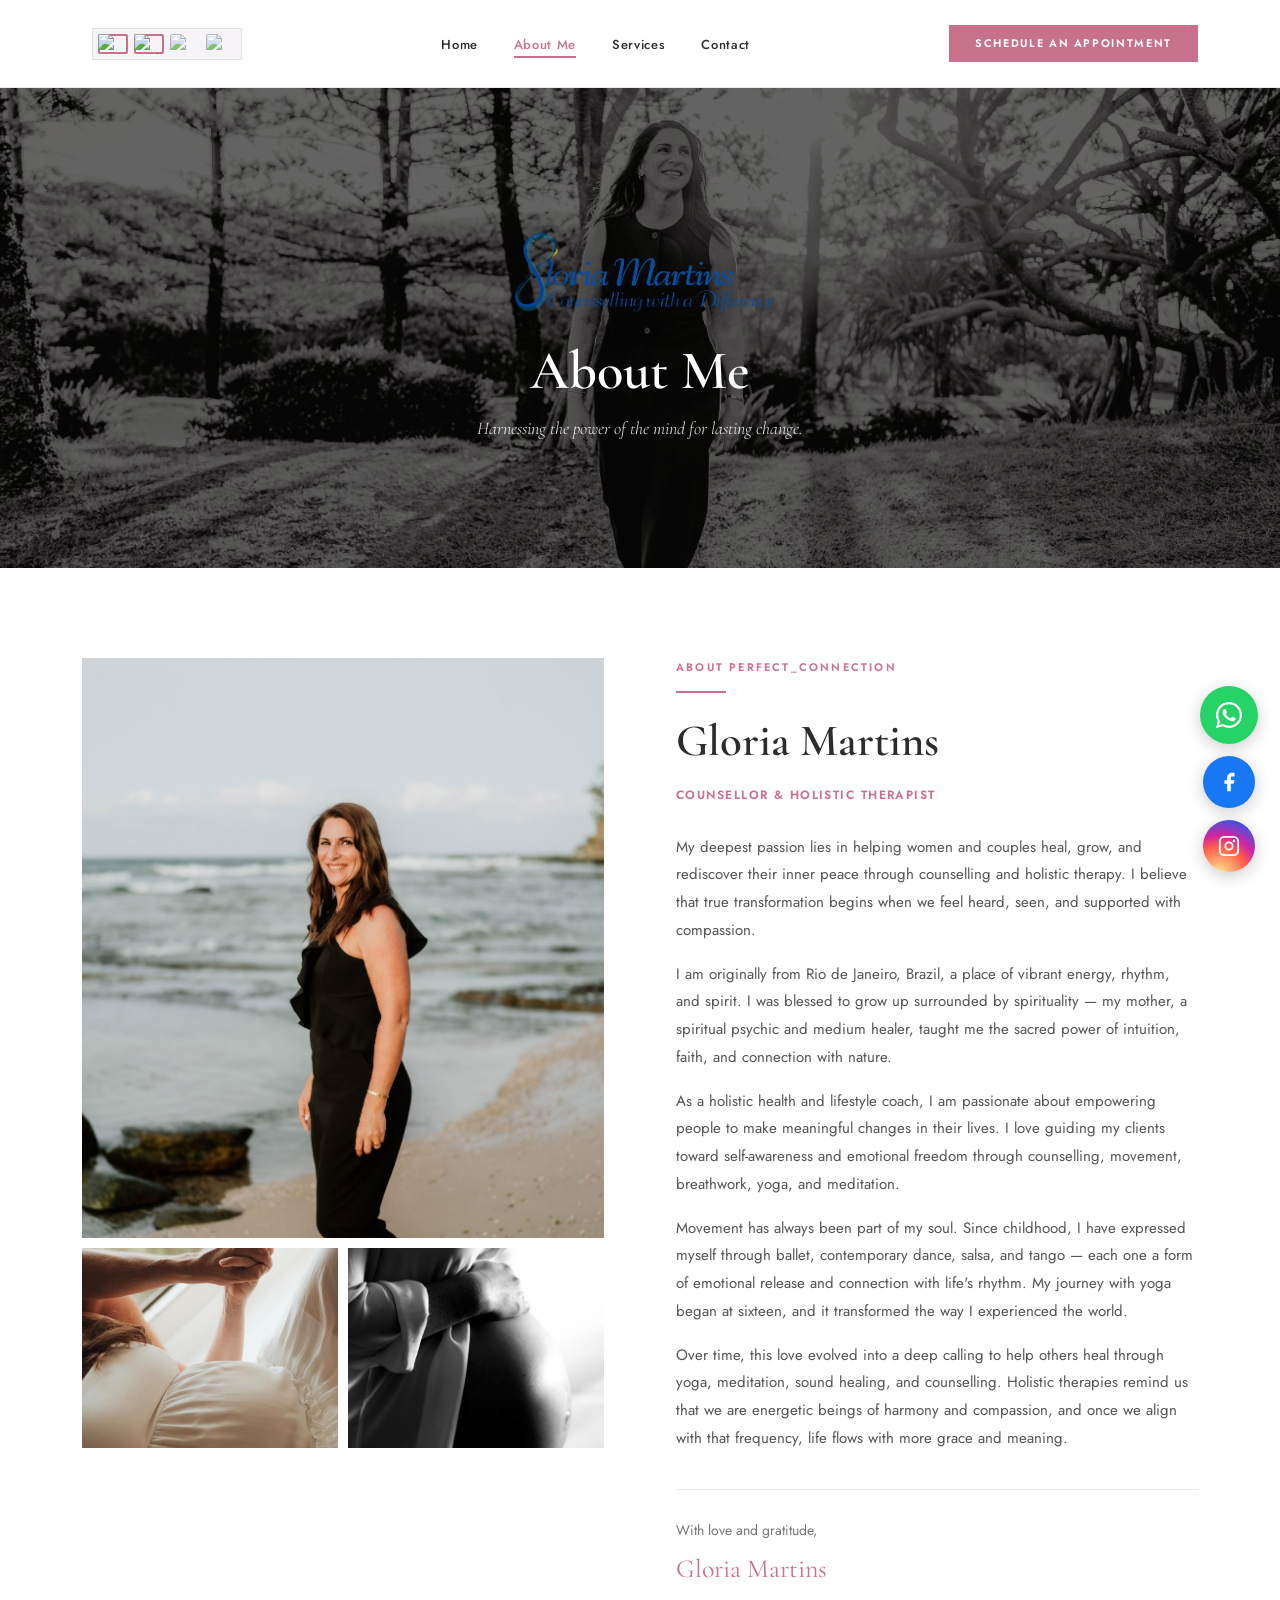
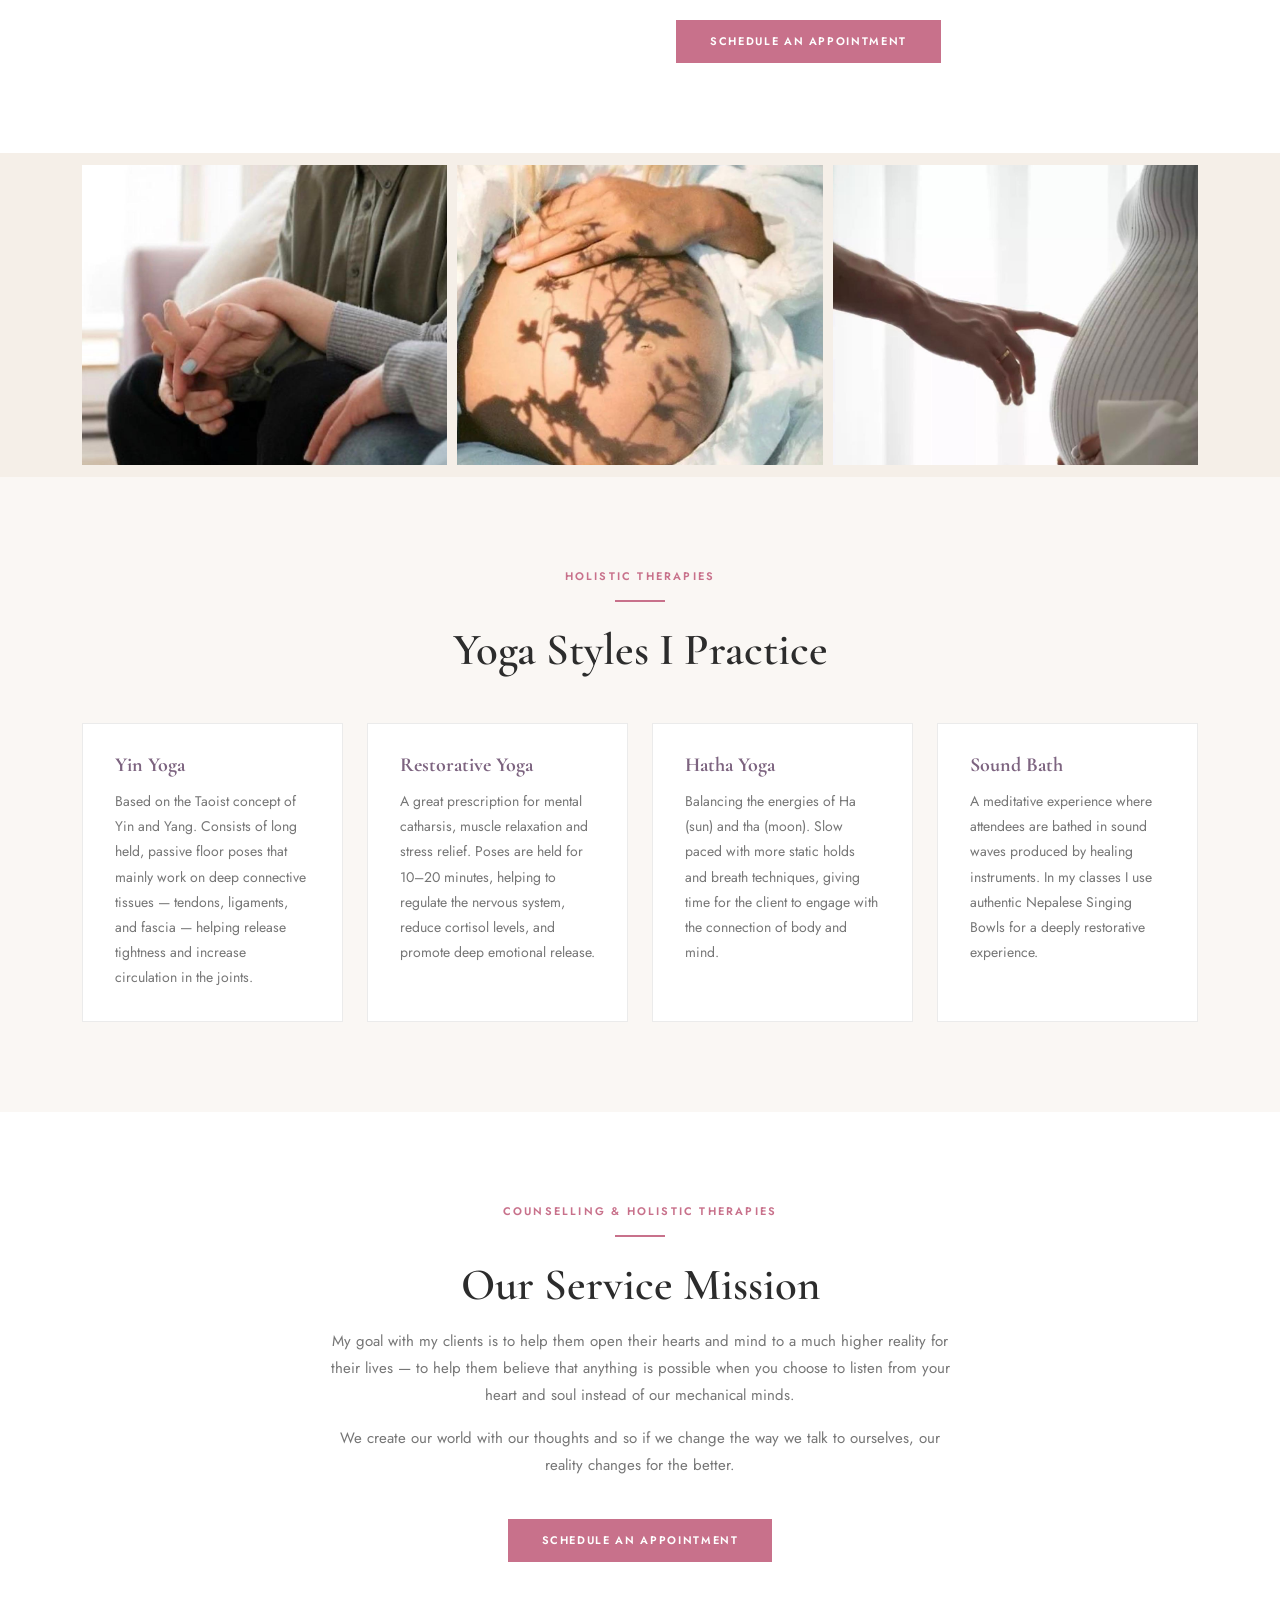
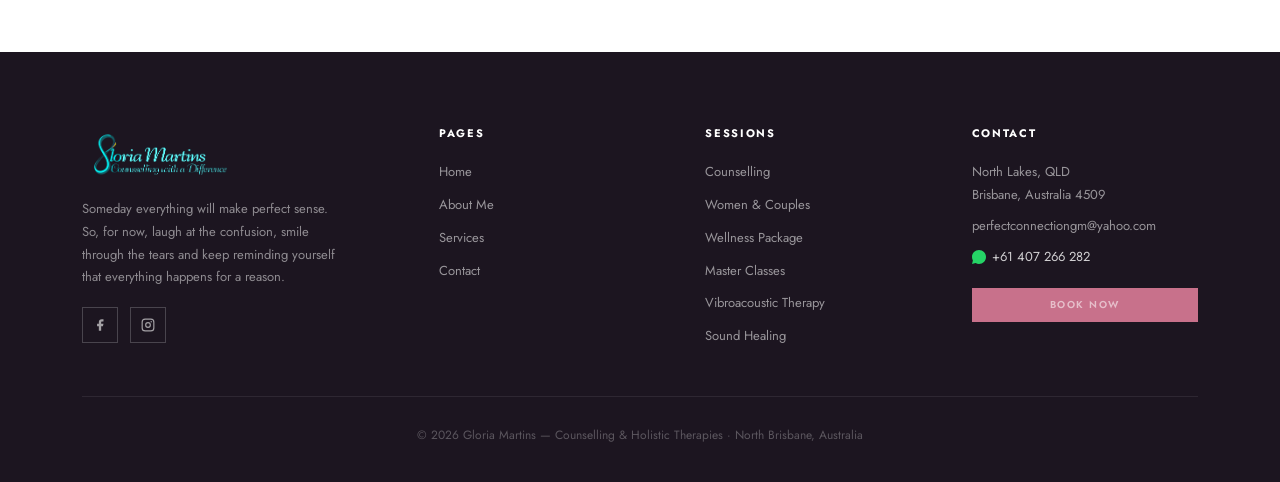
==== about.html @ d068a6cf "fix(services): restore hero bg image and add logo to inner page-heroes - Restore 'WhatsApp Image 202" ====
<!DOCTYPE html>
<html lang="en">
<head>
  <!-- Google tag (gtag.js) -->
  <script async src="https://www.googletagmanager.com/gtag/js?id=G-CHLKE9DNLF"></script>
  <script>
    window.dataLayer = window.dataLayer || [];
    function gtag(){dataLayer.push(arguments);}
    gtag('js', new Date());
    gtag('config', 'G-CHLKE9DNLF');
  </script>
  <meta charset="UTF-8" />
  <meta name="viewport" content="width=device-width, initial-scale=1.0" />
  <meta name="theme-color" content="#C8718B" />
  <link rel="preconnect" href="https://fonts.googleapis.com" />
  <link rel="preconnect" href="https://fonts.gstatic.com" crossorigin />
  <title>About Gloria Martins | Counsellor, ACA Member &amp; Holistic Therapist Brisbane</title>
  <meta name="description" content="Meet Gloria Martins — ACA-registered counsellor and holistic therapist based in North Brisbane. Specialising in women's wellness, perinatal support, breathwork, yoga and sound healing." />
  <meta name="keywords" content="counselling Brisbane, English counsellor, vibroacoustic therapy Brisbane, online counselling Australia, mental health support, breathwork therapy, women counselling, couples counselling, postpartum counselling, prenatal counselling" />
  <meta name="robots" content="index, follow" />
  <meta name="author" content="Gloria Martins" />
  <meta property="og:type" content="website" />
  <meta property="og:title" content="About Gloria Martins | Counsellor &amp; Holistic Therapist Brisbane" />
  <meta property="og:description" content="ACA-registered counsellor and holistic therapist in North Brisbane. Specialising in women's wellness, perinatal support, breathwork, yoga and sound healing." />
  <meta property="og:url" content="https://gloria-martins.com/about.html" />
  <meta property="og:image" content="https://gloria-martins.com/images/gloria-4.jpeg" />
  <link rel="canonical" href="https://gloria-martins.com/about.html" />
  <script type="application/ld+json">
  {
    "@context": "https://schema.org",
    "@type": "BreadcrumbList",
    "itemListElement": [
      {"@type": "ListItem", "position": 1, "name": "Home", "item": "https://gloria-martins.com/"},
      {"@type": "ListItem", "position": 2, "name": "About", "item": "https://gloria-martins.com/about.html"}
    ]
  }
  </script>
  <link rel="stylesheet" href="style.css" />
</head>
<body>

<!-- PAGE HERO -->
<div class="page-hero page-offset" style="height:480px;">
  <div class="page-hero__bg" style="background-image:url('images/gloria-5.jpeg');background-position:center center;"></div>
  <div class="page-hero__content">
    <img src="images/gloria_martins_logo_superior_sem_fundo.png" class="page-hero__logo" alt="Gloria Martins – Perfect Connection" />
    <h1 class="page-hero__title">About Me</h1>
    <p class="page-hero__sub">Harnessing the power of the mind for lasting change.</p>
  </div>
</div>

<!-- ── ABOUT GLORIA ───────────────────────────────────────── -->
<section class="section bg-white">
  <div class="container">
    <div class="grid-2" style="align-items:start;gap:72px;">

      <!-- Photos -->
      <div>
        <img src="images/gloria-4.jpeg" alt="Gloria Martins — counsellor and holistic therapist North Brisbane"
             loading="lazy" decoding="async"
             style="width:100%;height:580px;object-fit:cover;object-position:top;margin-bottom:10px;" />
        <div style="display:grid;grid-template-columns:1fr 1fr;gap:10px;">
          <img src="images/WhatsApp Image 2026-05-02 at 01.49.42.jpeg" alt="Prenatal counselling support Brisbane — Gloria Martins"
               loading="lazy" decoding="async"
               style="width:100%;height:200px;object-fit:cover;object-position:center 20%;" />
          <img src="images/WhatsApp Image 2026-05-02 at 01.49.42 (1).jpeg" alt="Postpartum and perinatal therapy support Brisbane"
               loading="lazy" decoding="async"
               style="width:100%;height:200px;object-fit:cover;object-position:center 30%;" />
        </div>
      </div>

      <!-- Bio -->
      <div>
        <span class="eyebrow">About Perfect_connection</span>
        <div class="divider"></div>
        <h2 class="section-title">Gloria Martins</h2>
        <p style="font-size:12px;letter-spacing:0.12em;text-transform:uppercase;color:var(--pink);font-weight:600;margin-bottom:28px;">
          Counsellor &amp; Holistic Therapist
        </p>

        <div class="space-y" style="font-size:15px;line-height:1.85;color:#555;">
          <p>My deepest passion lies in helping women and couples heal, grow, and rediscover their inner peace through counselling and holistic therapy. I believe that true transformation begins when we feel heard, seen, and supported with compassion.</p>
          <p>I am originally from Rio de Janeiro, Brazil, a place of vibrant energy, rhythm, and spirit. I was blessed to grow up surrounded by spirituality — my mother, a spiritual psychic and medium healer, taught me the sacred power of intuition, faith, and connection with nature.</p>
          <p>As a holistic health and lifestyle coach, I am passionate about empowering people to make meaningful changes in their lives. I love guiding my clients toward self-awareness and emotional freedom through counselling, movement, breathwork, yoga, and meditation.</p>
          <p>Movement has always been part of my soul. Since childhood, I have expressed myself through ballet, contemporary dance, salsa, and tango — each one a form of emotional release and connection with life's rhythm. My journey with yoga began at sixteen, and it transformed the way I experienced the world.</p>
          <p>Over time, this love evolved into a deep calling to help others heal through yoga, meditation, sound healing, and counselling. Holistic therapies remind us that we are energetic beings of harmony and compassion, and once we align with that frequency, life flows with more grace and meaning.</p>
        </div>

        <div style="margin-top:36px;padding-top:28px;border-top:1px solid var(--border);">
          <p style="font-size:14px;color:var(--muted);">With love and gratitude,</p>
          <p style="font-family:var(--font-serif);font-size:26px;color:var(--pink);margin-top:4px;">Gloria Martins</p>
        </div>

        <a href="https://app.squareup.com/appointments/buyer/widget/3fq53objbtzxe5/WM6SYV1E49FC3"
           target="_blank" rel="noopener noreferrer"
           class="btn btn--pink" style="margin-top:28px;">Schedule an Appointment</a>
      </div>
    </div>
  </div>
</section>

<!-- ── PHOTO STRIP ────────────────────────────────────────── -->
<section style="background:var(--warm);padding:12px 0;">
  <div class="container">
    <div style="display:grid;grid-template-columns:repeat(auto-fit,minmax(240px,1fr));gap:10px;">
      <img src="images/WhatsApp Image 2026-04-27 at 21.49.49.jpeg" alt="Counselling support"
           style="width:100%;height:300px;object-fit:cover;object-position:top;" />
      <img src="images/WhatsApp Image 2026-04-27 at 21.52.26.jpeg" alt="Perinatal support"
           style="width:100%;height:300px;object-fit:cover;object-position:center 30%;" />
      <img src="images/WhatsApp Image 2026-04-27 at 21.52.26 (1).jpeg" alt="Pregnancy support"
           style="width:100%;height:300px;object-fit:cover;object-position:center 20%;" />
    </div>
  </div>
</section>

<!-- ── YOGA STYLES ─────────────────────────────────────────── -->
<section class="section bg-cream">
  <div class="container">
    <div style="text-align:center;margin-bottom:48px;">
      <span class="eyebrow">Holistic Therapies</span>
      <div class="divider divider--center"></div>
      <h2 class="section-title">Yoga Styles I Practice</h2>
    </div>

    <div style="display:grid;grid-template-columns:repeat(auto-fit,minmax(260px,1fr));gap:24px;">
      <div class="info-card">
        <h3 style="font-family:var(--font-serif);font-size:20px;color:var(--purple);margin-bottom:12px;">Yin Yoga</h3>
        <p style="font-size:14px;line-height:1.8;color:var(--muted);">
          Based on the Taoist concept of Yin and Yang. Consists of long held, passive floor poses
          that mainly work on deep connective tissues — tendons, ligaments, and fascia — helping
          release tightness and increase circulation in the joints.
        </p>
      </div>
      <div class="info-card">
        <h3 style="font-family:var(--font-serif);font-size:20px;color:var(--purple);margin-bottom:12px;">Restorative Yoga</h3>
        <p style="font-size:14px;line-height:1.8;color:var(--muted);">
          A great prescription for mental catharsis, muscle relaxation and stress relief.
          Poses are held for 10–20 minutes, helping to regulate the nervous system, reduce
          cortisol levels, and promote deep emotional release.
        </p>
      </div>
      <div class="info-card">
        <h3 style="font-family:var(--font-serif);font-size:20px;color:var(--purple);margin-bottom:12px;">Hatha Yoga</h3>
        <p style="font-size:14px;line-height:1.8;color:var(--muted);">
          Balancing the energies of Ha (sun) and tha (moon). Slow paced with more static holds
          and breath techniques, giving time for the client to engage with the connection
          of body and mind.
        </p>
      </div>
      <div class="info-card">
        <h3 style="font-family:var(--font-serif);font-size:20px;color:var(--purple);margin-bottom:12px;">Sound Bath</h3>
        <p style="font-size:14px;line-height:1.8;color:var(--muted);">
          A meditative experience where attendees are bathed in sound waves produced by healing
          instruments. In my classes I use authentic Nepalese Singing Bowls for a deeply
          restorative experience.
        </p>
      </div>
    </div>
  </div>
</section>

<!-- ── MISSION ─────────────────────────────────────────────── -->
<section class="section bg-white">
  <div class="container" style="max-width:800px;text-align:center;">
    <span class="eyebrow">Counselling &amp; Holistic Therapies</span>
    <div class="divider divider--center"></div>
    <h2 class="section-title">Our Service Mission</h2>
    <p class="lead mx-auto" style="text-align:center;margin-bottom:16px;">
      My goal with my clients is to help them open their hearts and mind to a much higher reality
      for their lives — to help them believe that anything is possible when you choose to listen
      from your heart and soul instead of our mechanical minds.
    </p>
    <p class="lead mx-auto" style="text-align:center;margin-bottom:40px;">
      We create our world with our thoughts and so if we change the way we talk to ourselves,
      our reality changes for the better.
    </p>
    <a href="https://app.squareup.com/appointments/buyer/widget/3fq53objbtzxe5/WM6SYV1E49FC3"
       target="_blank" rel="noopener noreferrer" class="btn btn--pink">Schedule an Appointment</a>
  </div>
</section>

<script src="shared.js"></script>
</body>
</html>
---- style.css ----
/* ============================================================
   GLORIA MARTINS — Global Stylesheet
   ============================================================ */

/* ---------- Google Fonts ---------- */
@import url('https://fonts.googleapis.com/css2?family=Cormorant+Garamond:ital,wght@0,300;0,400;0,600;0,700;1,300;1,400&family=Jost:wght@300;400;500;600&display=swap');

/* ---------- Reset ---------- */
*, *::before, *::after { box-sizing: border-box; margin: 0; padding: 0; }
html { scroll-behavior: smooth; overflow-x: hidden; }
body { overflow-x: hidden; }
img { display: block; max-width: 100%; }
a { text-decoration: none; color: inherit; }
ul { list-style: none; }
button { cursor: pointer; border: none; background: none; font-family: inherit; }

/* ---------- CSS Variables ---------- */
:root {
  --pink:      #C8718B;
  --pink-lt:   #f0d6de;
  --purple:    #7D6480;
  --purple-dk: #4a3850;
  --cream:     #faf7f4;
  --warm:      #f5efe8;
  --text:      #2c2c2c;
  --muted:     #767676;
  --border:    rgba(0,0,0,0.08);
  --nav-h:     88px;
  --topbar-h:  38px;
  --font-serif: 'Cormorant Garamond', Georgia, serif;
  --font-sans:  'Jost', system-ui, sans-serif;
  --max-w:     1180px;
  --section-v: 90px;
}

/* ---------- Base ---------- */
body {
  font-family: var(--font-sans);
  font-size: 16px;
  line-height: 1.75;
  color: var(--text);
  background: #fff;
  -webkit-font-smoothing: antialiased;
}

h1, h2, h3, h4 {
  font-family: var(--font-serif);
  line-height: 1.15;
  color: var(--text);
}

/* ---------- Layout ---------- */
.container {
  max-width: var(--max-w);
  margin: 0 auto;
  padding: 0 32px;
}

.section { padding: var(--section-v) 0; }
.section--sm { padding: 56px 0; }
.section--xs { padding: 36px 0; }

/* ---------- Grid helpers ---------- */
.grid-2 { display: grid; grid-template-columns: 1fr 1fr; gap: 60px; align-items: center; }
.grid-3 { display: grid; grid-template-columns: repeat(3, 1fr); gap: 28px; }
.grid-4 { display: grid; grid-template-columns: repeat(4, 1fr); gap: 20px; }

@media (max-width: 960px) {
  .grid-2 { grid-template-columns: 1fr; gap: 40px; }
  .grid-3 { grid-template-columns: 1fr 1fr; }
}
@media (max-width: 600px) {
  .grid-3 { grid-template-columns: 1fr; }
  .grid-4 { grid-template-columns: 1fr 1fr; }
  .container { padding: 0 20px; }
  :root { --section-v: 58px; --nav-h: 74px; --topbar-h: 30px; }
}

/* ---------- Typography helpers ---------- */
.eyebrow {
  font-family: var(--font-sans);
  font-size: 11px;
  font-weight: 600;
  letter-spacing: 0.2em;
  text-transform: uppercase;
  color: var(--pink);
  display: block;
  margin-bottom: 10px;
}

.section-title {
  font-size: clamp(2rem, 3.5vw, 3rem);
  font-weight: 600;
  color: var(--text);
  margin-bottom: 18px;
  line-height: 1.1;
}

.section-title--lg {
  font-size: clamp(2.4rem, 4.5vw, 3.8rem);
}

.section-title--sm {
  font-size: clamp(1.4rem, 2.5vw, 1.9rem);
}

.lead {
  font-size: 15px;
  line-height: 1.8;
  color: var(--muted);
  max-width: 620px;
}

.text-center { text-align: center; }
.text-white { color: #fff; }
.mx-auto { margin-left: auto; margin-right: auto; }

/* ---------- Divider ---------- */
.divider {
  width: 50px;
  height: 2px;
  background: var(--pink);
  margin: 14px 0 24px;
}
.divider--center { margin: 14px auto 24px; }

/* ---------- Buttons ---------- */
.btn {
  display: inline-block;
  font-family: var(--font-sans);
  font-size: 11px;
  font-weight: 600;
  letter-spacing: 0.15em;
  text-transform: uppercase;
  padding: 14px 32px;
  border-radius: 0;
  transition: all 0.3s ease;
  line-height: 1;
}

.btn--pink {
  background: var(--pink);
  color: #fff;
  border: 2px solid var(--pink);
}
.btn--pink:hover {
  background: #b05c76;
  border-color: #b05c76;
  transform: translateY(-2px);
  box-shadow: 0 6px 20px rgba(200,113,139,0.35);
}

.btn--outline {
  background: transparent;
  color: var(--pink);
  border: 2px solid var(--pink);
}
.btn--outline:hover {
  background: var(--pink);
  color: #fff;
  transform: translateY(-2px);
}

.btn--white {
  background: #fff;
  color: var(--purple);
  border: 2px solid #fff;
  font-weight: 700;
}
.btn--white:hover {
  background: transparent;
  color: #fff;
  transform: translateY(-2px);
}

.btn--dark {
  background: var(--purple-dk);
  color: #fff;
  border: 2px solid var(--purple-dk);
}
.btn--dark:hover { opacity: 0.85; transform: translateY(-2px); }

.btn--pearl {
  background: #fff;
  color: var(--purple-dk);
  border: 2px solid var(--pink-lt);
  position: relative;
  overflow: hidden;
}
.btn--pearl::before {
  content: '';
  position: absolute;
  inset: 0;
  background: linear-gradient(135deg, var(--pink-lt) 0%, #fce4ec 100%);
  opacity: 0;
  transition: opacity 0.3s ease;
}
.btn--pearl:hover::before { opacity: 1; }
.btn--pearl:hover {
  border-color: var(--pink);
  color: var(--purple-dk);
  transform: translateY(-2px);
  box-shadow: 0 8px 24px rgba(200,113,139,0.22);
}
.btn--pearl span { position: relative; z-index: 1; }

/* ---------- Photo Lightbox ---------- */
.photo-lightbox {
  position: fixed;
  inset: 0;
  z-index: 9999;
  background: rgba(18, 8, 22, 0.88);
  display: flex;
  align-items: center;
  justify-content: center;
  padding: 24px;
  opacity: 0;
  pointer-events: none;
  transition: opacity 0.35s ease;
  -webkit-backdrop-filter: blur(8px);
  backdrop-filter: blur(8px);
}
.photo-lightbox.open {
  opacity: 1;
  pointer-events: all;
}
.photo-lightbox__inner {
  position: relative;
  max-width: 820px;
  width: 100%;
  transform: scale(0.88) translateY(20px);
  opacity: 0;
  transition: transform 0.42s cubic-bezier(0.34,1.4,0.64,1), opacity 0.35s ease;
}
.photo-lightbox.open .photo-lightbox__inner {
  transform: scale(1) translateY(0);
  opacity: 1;
}
.photo-lightbox__img {
  width: 100%;
  max-height: 82vh;
  object-fit: contain;
  display: block;
  border-radius: 3px;
  box-shadow: 0 32px 80px rgba(0,0,0,0.55);
}
.photo-lightbox__close {
  position: absolute;
  top: -18px;
  right: -18px;
  width: 42px;
  height: 42px;
  border-radius: 50%;
  background: var(--pink);
  color: #fff;
  font-size: 24px;
  line-height: 1;
  display: flex;
  align-items: center;
  justify-content: center;
  cursor: pointer;
  border: none;
  transition: background 0.2s, transform 0.2s;
  font-family: var(--font-sans);
  box-shadow: 0 4px 16px rgba(200,113,139,0.45);
}
.photo-lightbox__close:hover {
  background: var(--purple-dk);
  transform: scale(1.12) rotate(90deg);
}
.photo-lightbox__caption {
  text-align: center;
  color: rgba(255,255,255,0.65);
  font-size: 13.5px;
  margin-top: 18px;
  font-family: var(--font-serif);
  font-style: italic;
  letter-spacing: 0.06em;
  line-height: 1.6;
}
@media (max-width: 600px) {
  .photo-lightbox__close { top: -12px; right: -12px; width: 36px; height: 36px; font-size: 20px; }
  .photo-lightbox { padding: 16px; }
}

/* ---------- TOPBAR ---------- */
.topbar {
  position: fixed;
  top: 0; left: 0; right: 0;
  z-index: 1001;
  height: var(--topbar-h);
  background: var(--purple-dk);
  display: flex;
  align-items: center;
  justify-content: center;
  padding: 0 24px;
}

.topbar__text {
  font-family: var(--font-sans);
  font-size: 11.5px;
  font-weight: 500;
  letter-spacing: 0.06em;
  color: rgba(255,255,255,0.92);
  text-align: center;
  white-space: nowrap;
  overflow: hidden;
  text-overflow: ellipsis;
}

.topbar__text em {
  font-style: normal;
  color: var(--pink-lt);
  font-weight: 600;
}

@media (max-width: 700px) {
  .topbar__text { font-size: 10px; letter-spacing: 0.03em; white-space: normal; line-height: 1.3; }
  .topbar { height: auto; min-height: var(--topbar-h); padding: 6px 16px; }
}

/* ---------- NAVBAR ---------- */
.navbar {
  position: fixed;
  top: 0; left: 0; right: 0;
  z-index: 1000;
  height: var(--nav-h);
  background: #fff;
  border-bottom: 1px solid var(--border);
  display: flex;
  align-items: center;
}

.navbar__inner {
  display: flex;
  align-items: center;
  justify-content: space-between;
  gap: 14px;
  width: 100%;
  max-width: var(--max-w);
  margin: 0 auto;
  padding: 0 32px;
}

.navbar__left {
  display: flex;
  align-items: center;
  gap: 14px;
  min-width: fit-content;
  margin-left: 10px;
}

.navbar__logo img {
  height: 62px;
  width: auto;
  filter: drop-shadow(0 6px 16px rgba(39, 26, 44, 0.18));
}

.navbar__links {
  display: flex;
  align-items: center;
  gap: 36px;
}

.navbar__links a {
  font-size: 13px;
  font-weight: 500;
  letter-spacing: 0.05em;
  color: var(--text);
  transition: color 0.2s;
  position: relative;
  padding-bottom: 2px;
}

.navbar__links a::after {
  content: '';
  position: absolute;
  bottom: -2px; left: 0;
  width: 0; height: 2px;
  background: var(--pink);
  transition: width 0.25s ease;
}

.navbar__links a:hover,
.navbar__links a.active { color: var(--pink); }
.navbar__links a:hover::after,
.navbar__links a.active::after { width: 100%; }

.navbar__cta { font-size: 11px; padding: 11px 24px; }

/* Language switch */
.lang-switch {
  display: inline-flex;
  align-items: center;
  gap: 6px;
  background: #f7f4f8;
  border: 1px solid var(--border);
  padding: 5px;
}
.lang-switch__btn {
  width: 30px;
  height: 20px;
  display: inline-flex;
  align-items: center;
  justify-content: center;
  overflow: hidden;
  border-radius: 2px;
  transition: transform 0.2s ease, box-shadow 0.2s ease, opacity 0.2s ease;
  opacity: 0.72;
}
.lang-switch__btn img {
  width: 100%;
  height: 100%;
  object-fit: cover;
  display: block;
}
.lang-switch__btn:hover {
  transform: translateY(-1px);
  opacity: 1;
}
.lang-switch__btn.active {
  opacity: 1;
  box-shadow: inset 0 0 0 2px var(--pink);
}

/* Hamburger */
.hamburger {
  display: none;
  flex-direction: column;
  gap: 5px;
  padding: 4px;
}
.hamburger span {
  display: block;
  width: 26px; height: 2px;
  background: var(--text);
  transition: all 0.3s;
}
.hamburger.open span:nth-child(1) { transform: translateY(7px) rotate(45deg); }
.hamburger.open span:nth-child(2) { opacity: 0; }
.hamburger.open span:nth-child(3) { transform: translateY(-7px) rotate(-45deg); }

/* Mobile menu */
.mobile-menu {
  display: none;
  position: fixed;
  top: var(--nav-h); left: 0; right: 0;
  background: #fff;
  border-top: 1px solid var(--border);
  z-index: 999;
  padding: 24px 32px 32px;
  flex-direction: column;
  gap: 0;
  box-shadow: 0 12px 32px rgba(0,0,0,0.1);
  animation: slideDown 0.25s ease;
}
.mobile-menu.open { display: flex; }
.mobile-menu a {
  display: block;
  font-size: 15px;
  font-weight: 400;
  padding: 12px 0;
  color: var(--text);
  border-bottom: 1px solid rgba(0,0,0,0.05);
  transition: color 0.2s;
}
.mobile-menu a:hover, .mobile-menu a.active { color: var(--pink); }
.mobile-menu .mobile-cta {
  margin-top: 20px;
  border: none;
  text-align: center;
}
.lang-switch--mobile {
  margin: 0 0 12px 0;
  width: fit-content;
}

@keyframes slideDown {
  from { opacity: 0; transform: translateY(-8px); }
  to   { opacity: 1; transform: translateY(0); }
}

@media (max-width: 900px) {
  .navbar__links, .navbar__cta { display: none !important; }
  .hamburger { display: flex; }
  .navbar__logo img { height: 52px; }
  .navbar__inner { padding: 0 20px; }
  .navbar__left { gap: 10px; }
  .lang-switch { margin: 0; }
}

/* ---------- PAGE OFFSET ---------- */
.page-offset { margin-top: var(--nav-h); }

/* ---------- HERO ---------- */
.hero {
  position: relative;
  min-height: 100vh;
  display: flex;
  flex-direction: column;
  justify-content: space-between;
  padding: 48px 0 80px;
  overflow: hidden;
}

.hero__bg {
  position: absolute;
  inset: 0;
  background-size: cover;
  background-position: center;
}

.hero__overlay {
  position: absolute;
  inset: 0;
  background: none;
}

.hero__logo {
  position: relative;
  z-index: 3;
  padding-left: 24px;
}

.hero__logo img {
  height: 200px;
  width: auto;
  filter: drop-shadow(0 8px 32px rgba(0,0,0,0.45));
}

.hero__content {
  position: relative;
  z-index: 2;
  max-width: 720px;
  padding: 0 0 0 48px;
  width: 100%;
}

.hero__eyebrow {
  display: inline-block;
  font-family: var(--font-sans);
  font-size: 16.5px;
  font-weight: 600;
  letter-spacing: 0.18em;
  text-transform: uppercase;
  color: #fff;
  margin-bottom: 18px;
}

.hero__title {
  font-size: clamp(3rem, 6vw, 5rem);
  font-weight: 600;
  color: #fff;
  line-height: 1.05;
  margin-bottom: 20px;
  max-width: 660px;
}

.hero__sub {
  font-size: clamp(1.55rem, 2.65vw, 1.93rem);
  color: #fff;
  font-family: var(--font-serif);
  font-style: italic;
  margin-bottom: 14px;
}

.hero__desc {
  font-size: clamp(1.15rem, 1.65vw, 1.32rem);
  color: rgba(255,255,255,0.9);
  max-width: 580px;
  margin-bottom: 36px;
  line-height: 1.85;
}

.hero__credential {
  position: absolute;
  bottom: 28px;
  left: 0;
  right: 0;
  text-align: center;
  font-size: clamp(1.1rem, 1.6vw, 1.4rem);
  font-family: var(--font-sans);
  font-weight: 500;
  letter-spacing: 0.06em;
  color: #fff;
  text-shadow: 0 1px 14px rgba(0,0,0,0.6);
  white-space: nowrap;
  z-index: 3;
  cursor: default;
  transition: all 0.3s ease;
}

.hero__credential:hover {
  background: linear-gradient(
    90deg,
    #ff6b6b, #ffa94d, #ffe066,
    #69db7c, #4dabf7, #cc5de8,
    #ff6b6b
  );
  background-size: 300% auto;
  -webkit-background-clip: text;
  background-clip: text;
  -webkit-text-fill-color: transparent;
  color: transparent;
  text-shadow: none;
  animation: rainbow-slide 2.5s linear infinite;
}

@keyframes rainbow-slide {
  0%   { background-position: 0% center; }
  100% { background-position: 300% center; }
}

@media (max-width: 900px) {
  .hero__credential { white-space: normal; padding: 0 24px; font-size: 1rem; }
}
@media (max-width: 600px) {
  .hero { min-height: 85vh; padding: 28px 0 48px; }
  .hero__bg { background-position: top center; }
  .hero__content { padding: 0 20px; max-width: 100%; }
  .hero__eyebrow { font-size: 13px; letter-spacing: 0.12em; }
  .hero__title { font-size: clamp(2.4rem, 10vw, 3.2rem); }
  .hero__sub { font-size: 1.3rem; }
  .hero__desc { font-size: 1.05rem; max-width: 100%; }
  .hero .btn--pink { width: auto !important; display: inline-block !important; padding: 13px 28px; }
  .hero__logo img { height: 100px; }
  .hero__credential { display: none; }
}

/* ---------- PAGE HERO (inner pages) ---------- */
.page-hero {
  position: relative;
  height: 320px;
  display: flex;
  align-items: center;
  justify-content: center;
  text-align: center;
  overflow: hidden;
}

.page-hero__bg {
  position: absolute;
  inset: 0;
  background-size: cover;
  background-position: center 30%;
  filter: brightness(0.45);
}

.page-hero__content {
  position: relative;
  z-index: 2;
  color: #fff;
  padding: 0 24px;
  display: flex;
  flex-direction: column;
  align-items: center;
}

.page-hero__logo {
  height: 110px;
  width: auto;
  margin-bottom: 18px;
  filter: drop-shadow(0 6px 20px rgba(0,0,0,0.45));
  animation: gm-float 7s ease-in-out infinite;
}

@media (max-width: 600px) {
  .page-hero__logo { height: 80px; margin-bottom: 12px; }
}

.page-hero__title {
  font-size: clamp(2.2rem, 5vw, 3.4rem);
  font-weight: 600;
  color: #fff;
  margin-bottom: 10px;
}

.page-hero__sub {
  font-family: var(--font-serif);
  font-size: 18px;
  font-style: italic;
  color: rgba(255,255,255,0.8);
}

/* ---------- SERVICE CARDS ---------- */
.services-grid {
  display: grid;
  grid-template-columns: repeat(3, 1fr);
  gap: 24px;
}
@media (max-width: 960px) { .services-grid { grid-template-columns: 1fr 1fr; } }
@media (max-width: 580px)  { .services-grid { grid-template-columns: 1fr; } }

.service-card {
  background: #fff;
  border: 1px solid var(--border);
  display: flex;
  flex-direction: column;
  transition: box-shadow 0.3s, transform 0.3s;
  overflow: hidden;
}
.service-card:hover {
  box-shadow: 0 14px 44px rgba(0,0,0,0.12);
  transform: translateY(-5px);
}

.service-card__img {
  height: 230px;
  overflow: hidden;
  position: relative;
}
.service-card__img img {
  width: 100%; height: 100%;
  object-fit: cover;
  transition: transform 0.5s ease;
}
.service-card:hover .service-card__img img { transform: scale(1.05); }

.service-card__badge {
  position: absolute;
  top: 12px; left: 12px;
  background: var(--pink);
  color: #fff;
  font-size: 10px;
  font-weight: 700;
  letter-spacing: 0.1em;
  text-transform: uppercase;
  padding: 4px 12px;
}


.service-card__body {
  padding: 22px 24px 26px;
  display: flex;
  flex-direction: column;
  flex: 1;
}

.service-card__title {
  font-family: var(--font-serif);
  font-size: 18px;
  font-weight: 600;
  color: var(--text);
  margin-bottom: 10px;
}

.service-card__desc {
  font-size: 13px;
  color: var(--muted);
  line-height: 1.7;
  flex: 1;
  margin-bottom: 14px;
}

.service-card__pricing {
  display: flex;
  flex-wrap: wrap;
  align-items: center;
  gap: 6px 12px;
  margin-bottom: 8px;
  padding: 10px 14px;
  background: linear-gradient(135deg, var(--pink-lt), #ede8f7);
  border-radius: 6px;
}

.service-card__price-item {
  font-family: var(--font-sans);
  font-size: 13px;
  color: var(--purple-dk);
  font-weight: 500;
}

.service-card__price-item strong {
  color: var(--pink);
  font-weight: 700;
  font-size: 15px;
}

.service-card__price-sep {
  color: var(--muted);
  font-size: 12px;
}

@media (max-width: 480px) {
  .service-card__pricing { flex-direction: column; align-items: flex-start; gap: 4px; }
  .service-card__price-sep { display: none; }
}

.service-card__meta {
  font-size: 11.5px;
  color: var(--purple);
  font-weight: 600;
  border-top: 1px solid var(--border);
  padding-top: 12px;
  margin-bottom: 16px;
  letter-spacing: 0.02em;
}

/* ---------- INFO CARD ---------- */
.info-card {
  background: #fff;
  border: 1px solid var(--border);
  padding: 30px 32px;
}

/* ---------- CTA BANNER ---------- */
.cta-banner {
  padding: 80px 32px;
  text-align: center;
}

.cta-banner--gradient {
  background: linear-gradient(135deg, var(--purple-dk) 0%, var(--purple) 50%, var(--pink) 100%);
}

.cta-banner__title {
  font-family: var(--font-serif);
  font-size: clamp(1.8rem, 3.5vw, 2.8rem);
  font-weight: 600;
  color: #fff;
  margin-bottom: 12px;
  line-height: 1.15;
}

.cta-banner__sub {
  font-size: 16px;
  color: rgba(255,255,255,0.82);
  margin-bottom: 32px;
  max-width: 560px;
  margin-left: auto;
  margin-right: auto;
  font-family: var(--font-serif);
  font-style: italic;
}

/* ---------- BENEFIT BOX ---------- */
.benefits-grid {
  display: grid;
  grid-template-columns: 1fr 1fr;
  gap: 32px;
}
@media (max-width: 580px) { .benefits-grid { grid-template-columns: 1fr; } }

.benefit-box__title {
  font-family: var(--font-serif);
  font-size: 17px;
  font-weight: 600;
  color: var(--purple);
  margin-bottom: 10px;
}

.benefit-box__list { padding: 0; }
.benefit-box__list li {
  font-size: 14px;
  color: var(--muted);
  padding: 3px 0 3px 16px;
  position: relative;
  line-height: 1.6;
}
.benefit-box__list li::before {
  content: '';
  position: absolute;
  left: 0; top: 12px;
  width: 6px; height: 6px;
  border-radius: 50%;
  background: var(--pink);
}

/* ---------- BULLET LIST ---------- */
.bullet-list { padding: 0; }
.bullet-list li {
  display: flex;
  align-items: flex-start;
  gap: 12px;
  font-size: 14px;
  color: var(--muted);
  line-height: 1.65;
  padding: 5px 0;
}
.bullet-list li::before {
  content: '';
  flex-shrink: 0;
  width: 7px; height: 7px;
  border-radius: 50%;
  background: var(--pink);
  margin-top: 8px;
}
.bullet-list--purple li::before { background: var(--purple); }

/* ---------- TESTIMONIALS ---------- */
.testimonials-grid {
  display: grid;
  grid-template-columns: 1fr 1fr;
  gap: 24px;
}
@media (max-width: 640px) { .testimonials-grid { grid-template-columns: 1fr; } }

.testimonial-card {
  background: var(--cream);
  border-left: 3px solid var(--pink);
  padding: 28px 30px;
}
.testimonial-card__quote {
  font-family: var(--font-serif);
  font-size: 16px;
  font-style: italic;
  color: #555;
  line-height: 1.75;
  margin-bottom: 16px;
}
.testimonial-card__quote::before { content: '\201C'; }
.testimonial-card__quote::after  { content: '\201D'; }
.testimonial-card__name {
  font-size: 13px;
  font-weight: 600;
  color: var(--purple);
  letter-spacing: 0.06em;
  text-transform: uppercase;
}

/* ---------- PERINATAL SECTION ---------- */
.perinatal-band {
  background: linear-gradient(135deg, #fdf0f4 0%, #f7ecf7 50%, #ede7f5 100%);
}

.perinatal-band__intro {
  text-align: center;
  margin-bottom: 44px;
}

.perinatal-band__split {
  display: grid;
  grid-template-columns: minmax(220px, 320px) minmax(0, 1fr);
  gap: 40px;
  align-items: start;
}

.perinatal-band__photo {
  margin: 0;
  border-radius: 8px;
  overflow: hidden;
  box-shadow: 0 14px 36px rgba(55, 36, 58, 0.1);
  border: 1px solid rgba(125, 100, 128, 0.12);
  background: #f5f0f4;
  align-self: start;
  width: 100%;
  max-width: 320px;
}

.perinatal-band__photo img {
  width: 100%;
  height: clamp(280px, 38vw, 420px);
  max-height: 420px;
  object-fit: cover;
  object-position: center 38%;
  display: block;
}

.perinatal-band__content {
  display: flex;
  flex-direction: column;
  gap: 28px;
}

.perinatal-band__cards.grid-3 {
  align-items: stretch;
}

.perinatal-band__actions {
  display: flex;
  gap: 16px;
  justify-content: center;
  flex-wrap: wrap;
}

@media (max-width: 960px) {
  .perinatal-band__split {
    grid-template-columns: 1fr;
    gap: 28px;
  }
  .perinatal-band__photo {
    max-width: none;
    margin: 0 auto;
    max-height: none;
  }
  .perinatal-band__photo img {
    height: clamp(260px, 48vw, 360px);
    max-height: 360px;
    object-position: center 40%;
  }
}

@media (max-width: 600px) {
  .perinatal-band__intro {
    margin-bottom: 32px;
  }
  .perinatal-band__actions .btn {
    width: 100%;
    text-align: center;
  }
}

/* ---------- SPEC TABS (Women & Couples) ---------- */
.spec-support {
  margin-top: 48px;
  padding-top: 40px;
  border-top: 1px solid var(--border);
}

.spec-tabs__nav {
  display: flex;
  gap: 10px;
  justify-content: center;
  margin-bottom: 40px;
  flex-wrap: wrap;
}

.spec-tabs__btn {
  padding: 11px 28px;
  border-radius: 100px;
  font-family: var(--font-sans);
  font-size: 14px;
  font-weight: 600;
  letter-spacing: 0.04em;
  border: 2px solid var(--pink);
  background: transparent;
  color: var(--pink);
  cursor: pointer;
  transition: background 0.2s, color 0.2s;
}

.spec-tabs__btn.active,
.spec-tabs__btn:hover {
  background: var(--pink);
  color: #fff;
}

.spec-tabs__panel {
  display: none;
}

.spec-tabs__panel.active {
  display: block;
}

@media (max-width: 600px) {
  .spec-tabs__btn { width: 100%; text-align: center; }
}

/* ---------- HOME SERVICES SNAPSHOT ---------- */
.home-services__head {
  text-align: center;
  max-width: 760px;
  margin: 0 auto 44px;
}

.home-services__grid {
  display: grid;
  grid-template-columns: repeat(3, minmax(0, 1fr));
  gap: 22px;
}

.home-service-card {
  position: relative;
  background: #fff;
  border: 1px solid var(--border);
  padding: 26px 24px 22px;
  box-shadow: 0 10px 26px rgba(33, 26, 40, 0.06);
  transition: transform 0.25s ease, box-shadow 0.25s ease, border-color 0.25s ease;
}

.home-service-card:hover {
  transform: translateY(-4px);
  box-shadow: 0 18px 34px rgba(33, 26, 40, 0.13);
  border-color: rgba(125, 100, 128, 0.28);
}

.home-service-card--featured {
  background: linear-gradient(145deg, #7d6480 0%, #8f7292 52%, #c8718b 100%);
  color: #fff;
  border-color: transparent;
}

.home-service-card__tag {
  display: inline-block;
  font-size: 10px;
  letter-spacing: 0.12em;
  text-transform: uppercase;
  font-weight: 600;
  color: var(--purple-dk);
  background: rgba(255,255,255,0.92);
  padding: 5px 10px;
  margin-bottom: 14px;
}
.home-service-card__title {
  font-family: var(--font-serif);
  font-size: 1.45rem;
  line-height: 1.2;
  margin-bottom: 10px;
  color: var(--purple-dk);
}

.home-service-card__desc {
  font-size: 14px;
  line-height: 1.75;
  color: var(--muted);
  margin-bottom: 16px;
  min-height: 125px;
}

.home-service-card__meta {
  font-size: 12px;
  font-weight: 600;
  color: var(--purple);
  border-top: 1px solid var(--border);
  padding-top: 12px;
}
.home-service-card__open {
  margin-top: 14px;
  font-size: 11px;
  letter-spacing: 0.12em;
  text-transform: uppercase;
  color: var(--pink);
  font-weight: 600;
  text-align: left;
}
.home-service-card__open:hover {
  text-decoration: underline;
}

.home-service-card--featured .home-service-card__title,
.home-service-card--featured .home-service-card__desc,
.home-service-card--featured .home-service-card__meta {
  color: rgba(255,255,255,0.92);
}
.home-service-card--featured .home-service-card__open {
  color: #fff;
}

.home-service-card--featured .home-service-card__meta {
  border-top-color: rgba(255,255,255,0.32);
}

.home-services__actions {
  margin-top: 34px;
  display: flex;
  justify-content: center;
  gap: 14px;
  flex-wrap: wrap;
}

/* ---------- Service modal ---------- */
.service-modal {
  position: fixed;
  inset: 0;
  z-index: 1400;
  display: none;
}
.service-modal.open {
  display: block;
}
.service-modal__backdrop {
  position: absolute;
  inset: 0;
  background: rgba(24, 15, 30, 0.62);
  backdrop-filter: blur(2px);
}
.service-modal__panel {
  position: relative;
  z-index: 1;
  width: min(1120px, calc(100% - 28px));
  margin: 28px auto;
  background: #fff;
  border: 1px solid var(--border);
  box-shadow: 0 26px 60px rgba(22, 12, 29, 0.25);
  display: grid;
  grid-template-columns: 0.9fr 1.25fr;
  min-height: 620px;
  max-height: calc(100vh - 56px);
  overflow: auto;
}
.service-modal__close {
  position: absolute;
  top: 10px;
  right: 12px;
  width: 34px;
  height: 34px;
  border-radius: 50%;
  font-size: 26px;
  line-height: 1;
  color: var(--purple-dk);
  background: rgba(125,100,128,0.08);
}
.service-modal__media {
  background: linear-gradient(140deg, #f7eef4 0%, #f2ecf6 55%, #ebe8f5 100%);
  border-right: 1px solid var(--border);
  padding: 24px;
}
.service-modal__media-placeholder {
  height: 100%;
  min-height: 520px;
  border: 2px dashed rgba(125, 100, 128, 0.32);
  display: flex;
  align-items: center;
  justify-content: center;
  text-align: center;
  color: var(--purple);
  font-family: var(--font-serif);
  font-size: 1.15rem;
  line-height: 1.4;
  padding: 20px;
}
.service-modal__content {
  padding: 48px 40px 42px;
}
.service-modal__eyebrow {
  font-size: 11px;
  text-transform: uppercase;
  letter-spacing: 0.18em;
  color: var(--pink);
  font-weight: 600;
  margin-bottom: 12px;
}
.service-modal__title {
  font-family: var(--font-serif);
  font-size: clamp(1.8rem, 3vw, 2.4rem);
  color: var(--purple-dk);
  line-height: 1.15;
  margin-bottom: 10px;
}
.service-modal__subtitle {
  font-size: 14px;
  color: var(--purple);
  font-weight: 600;
  margin-bottom: 12px;
}
.service-modal__desc {
  font-size: 15px;
  line-height: 1.8;
  color: #565656;
  margin-bottom: 18px;
}
.service-modal__points {
  margin: 0 0 18px;
  padding: 0;
}
.service-modal__points li {
  position: relative;
  padding: 0 0 0 16px;
  margin-bottom: 8px;
  font-size: 14px;
  line-height: 1.65;
  color: #565656;
}
.service-modal__points li::before {
  content: '';
  position: absolute;
  left: 0;
  top: 9px;
  width: 6px;
  height: 6px;
  border-radius: 50%;
  background: var(--pink);
}
.service-modal__meta {
  font-size: 13px;
  color: var(--purple);
  font-weight: 600;
  border-top: 1px solid var(--border);
  padding-top: 14px;
  margin-bottom: 14px;
}
.service-modal__contact {
  font-size: 13px;
  color: var(--muted);
  line-height: 1.7;
  margin-bottom: 24px;
}

@media (max-width: 960px) {
  .home-services__grid {
    grid-template-columns: 1fr 1fr;
  }
}

@media (max-width: 640px) {
  .home-services__grid {
    grid-template-columns: 1fr;
  }
  .home-service-card__desc {
    min-height: 0;
  }
  .home-services__head {
    margin-bottom: 30px;
  }
  .home-service-card {
    padding: 22px 20px 20px;
  }
  .home-services__actions .btn {
    width: 100%;
  }
  .service-modal__panel {
    width: calc(100% - 16px);
    margin: 18px auto;
    grid-template-columns: 1fr;
    max-height: calc(100vh - 36px);
    overflow: auto;
  }
  .service-modal__media {
    border-right: none;
    border-bottom: 1px solid var(--border);
    padding: 16px;
  }
  .service-modal__media-placeholder {
    min-height: 170px;
    font-size: 1rem;
  }
  .service-modal__content {
    padding: 24px 18px 24px;
  }
}

/* ---------- WELCOME 3-COL ---------- */
.welcome-grid {
  display: grid;
  grid-template-columns: 1.1fr 1fr 1fr;
  gap: 56px;
  align-items: start;
}
@media (max-width: 960px) {
  .welcome-grid { grid-template-columns: 1fr; gap: 28px; }
}

/* ---------- FOOTER ---------- */
.footer {
  background: #1c1520;
  color: rgba(255,255,255,0.6);
  padding: 72px 0 36px;
}
.footer__grid {
  display: grid;
  grid-template-columns: 1.4fr 1fr 1fr 1fr;
  gap: 40px;
  padding-bottom: 48px;
  border-bottom: 1px solid rgba(255,255,255,0.08);
  margin-bottom: 28px;
}
@media (max-width: 900px) {
  .footer__grid { grid-template-columns: 1fr 1fr; gap: 32px; }
}
@media (max-width: 520px) {
  .footer__grid { grid-template-columns: 1fr; }
}

.footer__logo { height: 56px; width: auto; margin-bottom: 18px; filter: brightness(10); }
.footer__tagline { font-size: 13px; line-height: 1.75; color: rgba(255,255,255,0.5); max-width: 260px; }
.footer__social { display: flex; gap: 12px; margin-top: 18px; }
.footer__social a {
  width: 36px; height: 36px;
  border: 1px solid rgba(255,255,255,0.2);
  display: flex; align-items: center; justify-content: center;
  color: rgba(255,255,255,0.6);
  font-size: 14px;
  transition: all 0.2s;
}
.footer__social a:hover { border-color: var(--pink); color: var(--pink); }

.footer__col-title {
  color: #fff;
  font-family: var(--font-sans);
  font-size: 11px;
  font-weight: 700;
  letter-spacing: 0.15em;
  text-transform: uppercase;
  margin-bottom: 18px;
}
.footer__links { display: flex; flex-direction: column; gap: 10px; }
.footer__links a { font-size: 13px; color: rgba(255,255,255,0.55); transition: color 0.2s; }
.footer__links a:hover { color: #fff; }

.footer__copyright {
  text-align: center;
  font-size: 12px;
  color: rgba(255,255,255,0.28);
}

/* ---------- CONTACT FORM ---------- */
.contact-wrap {
  display: grid;
  grid-template-columns: 1fr 1fr;
  overflow: hidden;
  box-shadow: 0 10px 60px rgba(0,0,0,0.12);
}
@media (max-width: 768px) {
  .contact-wrap { grid-template-columns: 1fr; }
  .contact-img { display: none; }
}

.contact-form-side {
  background: linear-gradient(155deg, var(--purple-dk) 0%, var(--purple) 50%, var(--pink) 100%);
  padding: 52px 48px;
}
@media (max-width: 600px) { .contact-form-side { padding: 36px 28px; } }

/* ---------- Reveal animations ---------- */
.reveal-up {
  opacity: 0;
  transform: translateY(20px);
  transition: opacity 0.72s cubic-bezier(0.22, 1, 0.36, 1),
              transform 0.72s cubic-bezier(0.22, 1, 0.36, 1);
  will-change: opacity, transform;
}
.reveal-up.is-visible {
  opacity: 1;
  transform: translateY(0);
}

/* Stagger delays for grouped cards */
.reveal-up--d1 { transition-delay: 0.09s; }
.reveal-up--d2 { transition-delay: 0.18s; }
.reveal-up--d3 { transition-delay: 0.27s; }
.reveal-up--d4 { transition-delay: 0.36s; }
.reveal-up--d5 { transition-delay: 0.45s; }
.reveal-up--d6 { transition-delay: 0.54s; }

/* Divider grows left → right */
.divider--animated {
  transform-origin: left center;
  transform: scaleX(0);
  transition: transform 0.65s cubic-bezier(0.22, 1, 0.36, 1) 0.22s;
}
.divider--animated.is-visible {
  transform: scaleX(1);
}

@media (prefers-reduced-motion: reduce) {
  .reveal-up {
    opacity: 1;
    transform: none;
    transition: none;
  }
  .reveal-up--d1, .reveal-up--d2, .reveal-up--d3,
  .reveal-up--d4, .reveal-up--d5, .reveal-up--d6 {
    transition-delay: 0s;
  }
  .divider--animated {
    transform: scaleX(1);
    transition: none;
  }
}

/* ---------- TESTIMONIALS WITH PHOTO ---------- */
.testimonials-with-photo {
  display: grid;
  grid-template-columns: 1fr minmax(220px, 320px);
  gap: 56px;
  align-items: start;
}
.testimonials-photo {
  border-radius: 4px;
  overflow: hidden;
  box-shadow: 0 14px 36px rgba(55, 36, 58, 0.12);
  position: sticky;
  top: 100px;
}
.testimonials-photo img {
  width: 100%;
  height: clamp(400px, 58vw, 580px);
  object-fit: cover;
  object-position: top center;
  display: block;
}
@media (max-width: 860px) {
  .testimonials-with-photo {
    grid-template-columns: 1fr;
    gap: 36px;
  }
  .testimonials-photo {
    position: static;
    max-width: 340px;
    margin: 0 auto;
  }
  .testimonials-photo img {
    height: clamp(280px, 60vw, 400px);
  }
}

/* ---------- Google Translate UI suppression ---------- */
body { top: 0 !important; position: static !important; }
.goog-te-banner-frame,
.goog-te-menu-frame,
iframe.skiptranslate,
.goog-te-balloon-frame,
#goog-gt-tt,
#goog-gt-vt,
.goog-te-spinner-pos,
.VIpgJd-ZVi9od-ORHb-OEVmcd,
.VIpgJd-ZVi9od-xl07Ob,
.VIpgJd-suEOdc { display: none !important; }
.skiptranslate { display: none !important; visibility: hidden !important; }
.goog-te-gadget { color: transparent !important; font-size: 0 !important; height: 0 !important; overflow: hidden !important; }
font[class^="goog-"] { color: inherit !important; background: none !important; }

/* ---------- Extra mobile polish ---------- */
@media (max-width: 768px) {
  .section-title { line-height: 1.15; margin-bottom: 14px; }
  .lead { font-size: 14px; line-height: 1.75; }
  .grid-2 { gap: 28px; }
  .cta-banner { padding: 62px 20px; }
  .cta-banner__sub { font-size: 15px; }
  .testimonial-card { padding: 22px 20px; }
}

/* ---------- QUOTE + SIGNATURE (Home) ---------- */
.section--quote-signature {
  padding: clamp(72px, 10vw, 110px) 0;
}

.quote-signature.layout-split {
  display: grid;
  grid-template-columns: 1fr 1fr;
  gap: clamp(40px, 6vw, 88px);
  align-items: center;
}

.quote-signature__copy {
  max-width: 560px;
}

.quote-signature__blockquote {
  margin: 0 0 28px;
  padding: 0 0 0 22px;
  border-left: 4px solid var(--pink);
}

.quote-signature__text {
  font-family: var(--font-serif);
  font-size: clamp(1.45rem, 2.4vw, 1.95rem);
  font-style: italic;
  font-weight: 500;
  color: var(--purple-dk);
  line-height: 1.55;
  margin: 0;
}

.quote-signature__attribution {
  font-family: var(--font-sans);
  font-size: clamp(14px, 1.4vw, 16px);
  color: var(--muted);
  line-height: 1.65;
  margin: 0 0 40px;
  padding-left: 22px;
}

.quote-signature__author {
  color: var(--purple);
  font-weight: 600;
  font-style: normal;
}

.quote-signature__profile {
  display: flex;
  align-items: center;
  gap: clamp(20px, 3vw, 28px);
  padding: 32px 28px;
  margin-top: 8px;
  background: #fff;
  border: 1px solid var(--border);
  box-shadow: 0 14px 40px rgba(44, 28, 48, 0.07);
}

.quote-signature__sig-wrap {
  flex-shrink: 0;
  width: 96px;
  height: 96px;
  display: flex;
  align-items: center;
  justify-content: center;
  background: linear-gradient(145deg, #faf6f8 0%, #f3ecf5 100%);
  border: 1px solid rgba(125, 100, 128, 0.12);
}

.quote-signature__sig {
  max-height: 72px;
  max-width: 88px;
  width: auto;
  height: auto;
  object-fit: contain;
}

.quote-signature__identity {
  min-width: 0;
}

.quote-signature__name {
  font-family: var(--font-serif);
  font-size: clamp(1.55rem, 2.2vw, 2rem);
  font-weight: 600;
  color: var(--purple-dk);
  line-height: 1.2;
  margin: 0 0 8px;
}

.quote-signature__role {
  font-size: 12px;
  letter-spacing: 0.14em;
  text-transform: uppercase;
  color: var(--muted);
  font-weight: 600;
  margin: 0 0 10px;
}

.quote-signature__languages {
  font-size: clamp(13px, 1.2vw, 15px);
  color: var(--pink);
  font-weight: 600;
  line-height: 1.5;
  margin: 0;
}

.quote-signature__figure {
  margin: 0;
}

.quote-signature__photo {
  width: 100%;
  height: clamp(480px, 62vh, 640px);
  object-fit: cover;
  object-position: top center;
  box-shadow: 0 22px 50px rgba(36, 22, 38, 0.14);
  border: 1px solid rgba(125, 100, 128, 0.12);
}

@media (max-width: 960px) {
  .quote-signature.layout-split {
    grid-template-columns: 1fr;
    gap: 40px;
  }
  .quote-signature__copy {
    max-width: none;
  }
  .quote-signature__photo {
    height: min(420px, 58vw);
  }
}

@media (max-width: 600px) {
  .quote-signature__profile {
    flex-direction: column;
    align-items: flex-start;
    text-align: left;
    padding: 24px 20px;
  }
  .quote-signature__sig-wrap {
    width: 88px;
    height: 88px;
  }
}

.gm-input {
  width: 100%;
  background: rgba(255,255,255,0.12);
  border: 1px solid rgba(255,255,255,0.3);
  padding: 13px 18px;
  font-size: 14px;
  font-family: var(--font-sans);
  outline: none;
  color: #fff;
  transition: border-color 0.2s;
  border-radius: 0;
  -webkit-appearance: none;
}
.gm-input::placeholder { color: rgba(255,255,255,0.5); }
.gm-input:focus { border-color: rgba(255,255,255,0.8); }
.gm-input option { color: #333; }

/* ---------- PAGE TRANSITION ---------- */
.page { animation: fadeUp 0.35s ease both; }
@keyframes fadeUp {
  from { opacity: 0; transform: translateY(10px); }
  to   { opacity: 1; transform: translateY(0); }
}

/* ---------- Misc helpers ---------- */
.gap-row { display: flex; flex-direction: column; gap: 12px; }
.flex { display: flex; }
.items-center { align-items: center; }
.items-start { align-items: flex-start; }
.justify-center { justify-content: center; }
.flex-wrap { flex-wrap: wrap; }
.gap-sm { gap: 12px; }
.gap-md { gap: 24px; }
.gap-lg { gap: 40px; }
.space-y > * + * { margin-top: 16px; }
.img-cover { width: 100%; height: 100%; object-fit: cover; }
.bg-cream { background: var(--cream); }
.bg-warm  { background: var(--warm); }
.bg-white { background: #fff; }

/* ── Mobile polish ───────────────────────────────────────── */
@media (max-width: 600px) {
  .info-card { padding: 22px 18px; }
  .section   { padding: 52px 0; }
  .section--sm { padding: 28px 0; }
  .container { padding: 0 18px; }
  .page-hero__title { font-size: 2rem; }
  .page-hero__sub   { font-size: 15px; }
  .btn { font-size: 13px; padding: 13px 22px; }
}

/* ── Floating Social Buttons ─────────────────────────────── */
.float-social {
  position: fixed;
  bottom: 28px;
  right: 22px;
  z-index: 9999;
  display: flex;
  flex-direction: column;
  gap: 12px;
  align-items: center;
}
.float-social__btn {
  width: 52px;
  height: 52px;
  border-radius: 50%;
  display: flex;
  align-items: center;
  justify-content: center;
  color: #fff;
  text-decoration: none;
  box-shadow: 0 4px 16px rgba(0,0,0,0.20);
  transition: transform 0.2s ease, box-shadow 0.2s ease;
  flex-shrink: 0;
}
.float-social__btn:hover {
  transform: translateY(-4px) scale(1.07);
  box-shadow: 0 8px 28px rgba(0,0,0,0.26);
}
.float-social__btn--whatsapp {
  background: #25D366;
  width: 58px;
  height: 58px;
  animation: wa-pulse 2.8s ease-in-out infinite;
}
.float-social__btn--facebook  { background: #1877F2; }
.float-social__btn--instagram { background: radial-gradient(circle at 30% 107%, #fdf497 0%, #fd5949 45%, #d6249f 60%, #285AEB 90%); }

@keyframes wa-pulse {
  0%, 100% { box-shadow: 0 4px 16px rgba(37,211,102,0.45); }
  50%       { box-shadow: 0 4px 24px rgba(37,211,102,0.75), 0 0 0 9px rgba(37,211,102,0.12); }
}

@media (max-width: 600px) {
  .float-social { bottom: 18px; right: 14px; gap: 10px; }
  .float-social__btn { width: 46px; height: 46px; }
  .float-social__btn--whatsapp { width: 52px; height: 52px; }
}

/* ============================================================
   LEAVE A REVIEW — CTA strip + Rainbow button
   ============================================================ */
.review-cta-strip {
  background: linear-gradient(135deg, var(--purple-dk) 0%, #3a2545 50%, #1e1228 100%);
  padding: 72px 0;
  text-align: center;
}
.review-cta-strip__title {
  font-family: var(--font-serif);
  font-size: clamp(1.7rem, 3vw, 2.6rem);
  font-weight: 400;
  color: #fff;
  margin-bottom: 12px;
  line-height: 1.2;
}
.review-cta-strip__sub {
  font-size: 15px;
  color: rgba(255,255,255,0.52);
  line-height: 1.75;
  max-width: 520px;
  margin: 0 auto;
}

/* ── Rainbow shimmer button ── */

/* Wrapper: the animated rainbow gradient IS the "border" */
.btn-rainbow-wrap {
  display: inline-block;
  padding: 3px;
  border-radius: 4px;
  background: linear-gradient(90deg,
    #ff6b6b, #ffa94d, #ffd93d, #6bcb77,
    #4d96ff, #c77dff, #ff6b6b);
  background-size: 250% 100%;
  animation: rainbow-slide 3s linear infinite;
  box-shadow:
    0 0 18px rgba(199,125,255,0.5),
    0 0 38px rgba(77,150,255,0.3),
    0 6px 24px rgba(0,0,0,0.45);
  transition: transform 0.3s ease, box-shadow 0.3s ease;
}
.btn-rainbow-wrap:hover {
  transform: translateY(-5px) scale(1.04);
  box-shadow:
    0 0 32px rgba(255,107,107,0.7),
    0 0 64px rgba(77,150,255,0.55),
    0 14px 36px rgba(0,0,0,0.5);
}

/* Inner button: dark background + white text */
.btn-rainbow {
  display: block;
  background: #130920;
  color: #fff !important;
  font-family: var(--font-sans);
  font-size: 12px;
  font-weight: 700;
  letter-spacing: 0.22em;
  text-transform: uppercase;
  padding: 18px 52px;
  border-radius: 2px;
  text-decoration: none;
  white-space: nowrap;
  transition: background 0.3s ease;
}
.btn-rainbow:hover {
  background: #1e0e32;
}

@keyframes rainbow-slide {
  0%   { background-position:   0% 50%; }
  100% { background-position: 250% 50%; }
}

@media (max-width: 600px) {
  .btn-rainbow { padding: 16px 32px; font-size: 11px; letter-spacing: 0.16em; }
}

/* ============================================================
   FLUID ANIMATIONS
   ============================================================ */

/* --- Hero logo: gentle float --- */
@keyframes gm-float {
  0%, 100% { transform: translateY(0); }
  50%       { transform: translateY(-11px); }
}
.hero__logo img {
  animation: gm-float 7s ease-in-out infinite;
}

/* --- Hero "Book Now": soft glow pulse --- */
@keyframes gm-btn-pulse {
  0%, 100% { box-shadow: 0 6px 20px rgba(200,113,139,0.35); }
  50%       { box-shadow: 0 6px 30px rgba(200,113,139,0.62), 0 0 0 7px rgba(200,113,139,0.09); }
}
.hero__content .btn--pink {
  animation: gm-btn-pulse 3.5s ease-in-out infinite;
}

/* --- Page-hero (inner pages): entrance --- */
@keyframes gm-hero-in {
  from { opacity: 0; transform: translateY(18px); }
  to   { opacity: 1; transform: translateY(0); }
}
.page-hero__title {
  animation: gm-hero-in 0.75s cubic-bezier(0.22, 1, 0.36, 1) 0.08s both;
}
.page-hero__sub {
  animation: gm-hero-in 0.65s cubic-bezier(0.22, 1, 0.36, 1) 0.24s both;
}

/* --- Hero bg: parallax hint (JS drives translateY) --- */
.hero__bg {
  will-change: transform;
}

/* --- Service card image: smoother zoom --- */
.service-card__img img {
  transition: transform 0.65s cubic-bezier(0.22, 1, 0.36, 1);
}
.service-card:hover .service-card__img img {
  transform: scale(1.06);
}

/* --- Home service card: slightly enhanced hover lift --- */
.home-service-card {
  transition: transform 0.35s cubic-bezier(0.22, 1, 0.36, 1),
              box-shadow 0.35s cubic-bezier(0.22, 1, 0.36, 1),
              border-color 0.35s ease;
}

/* --- Reduced motion: disable all new animations --- */
@media (prefers-reduced-motion: reduce) {
  .hero__logo img,
  .hero__content .btn--pink,
  .page-hero__title,
  .page-hero__sub {
    animation: none !important;
  }
  .hero__bg { will-change: auto; }
}
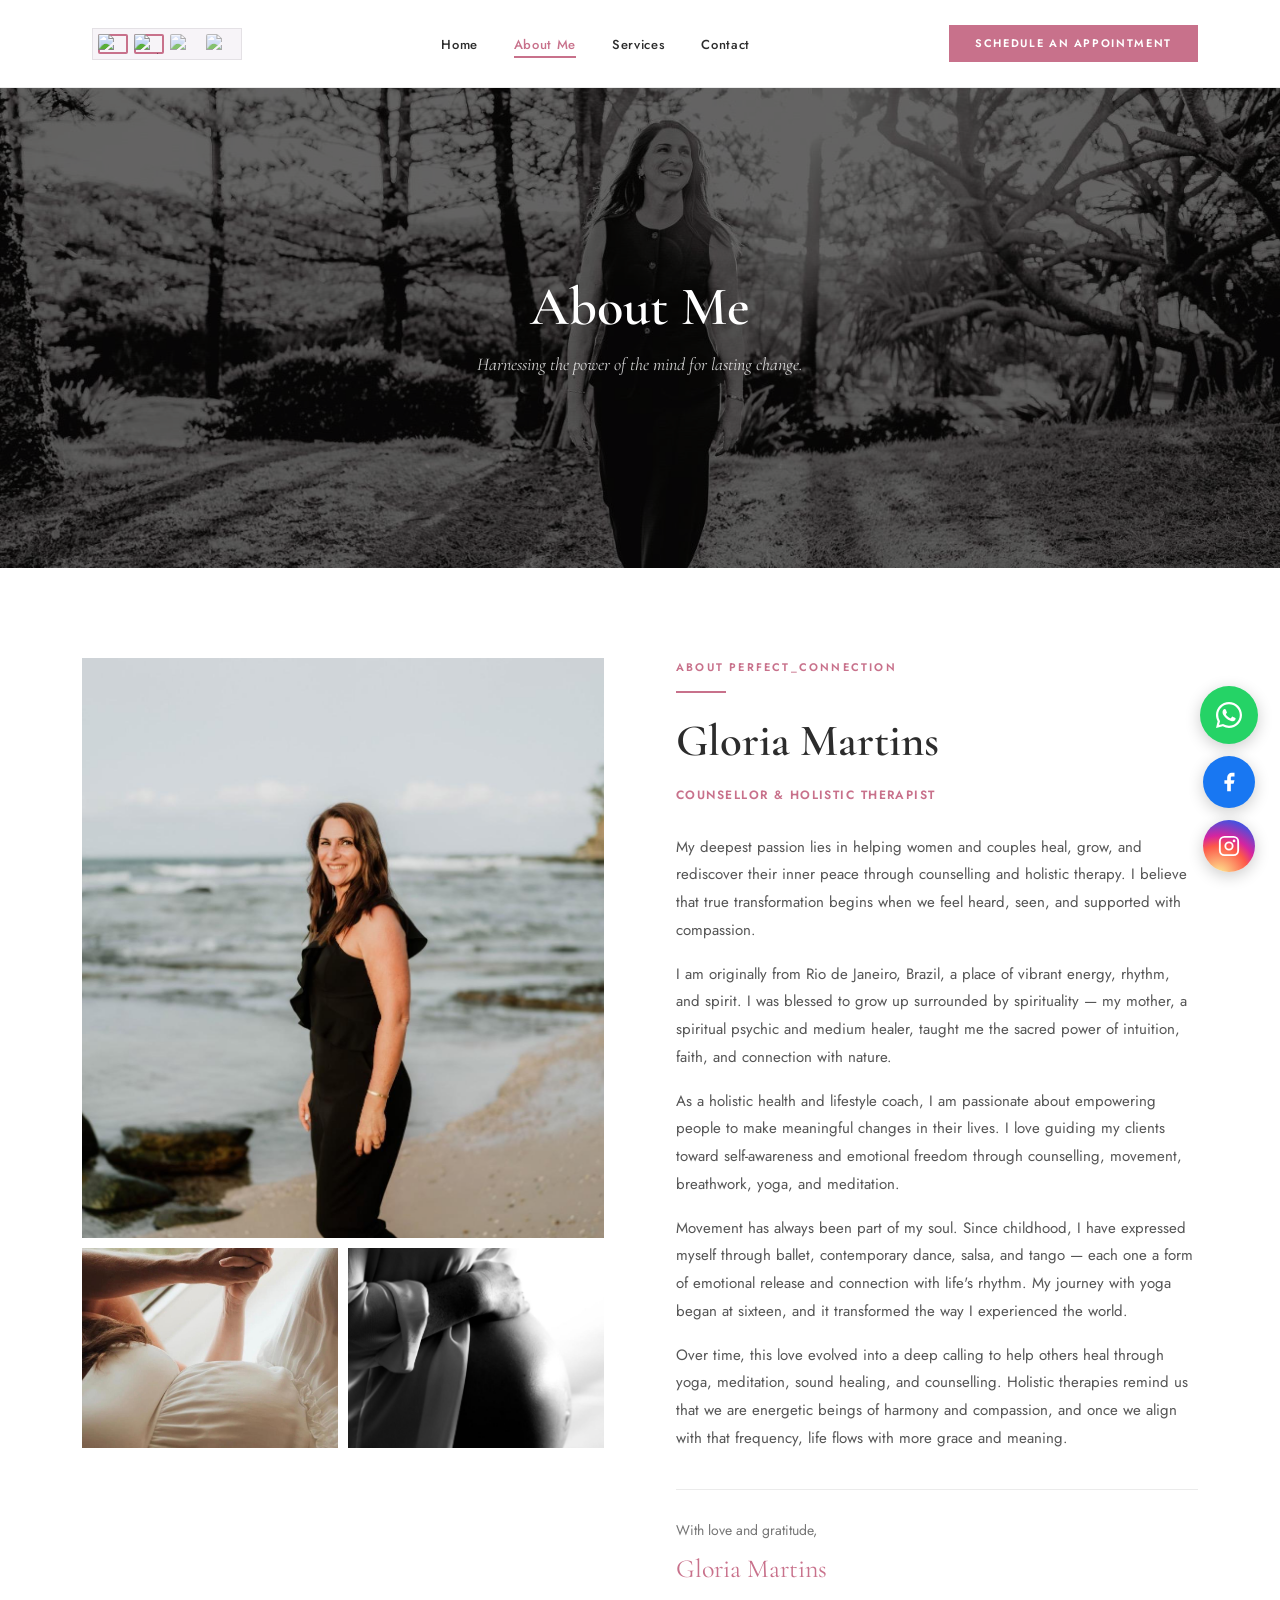
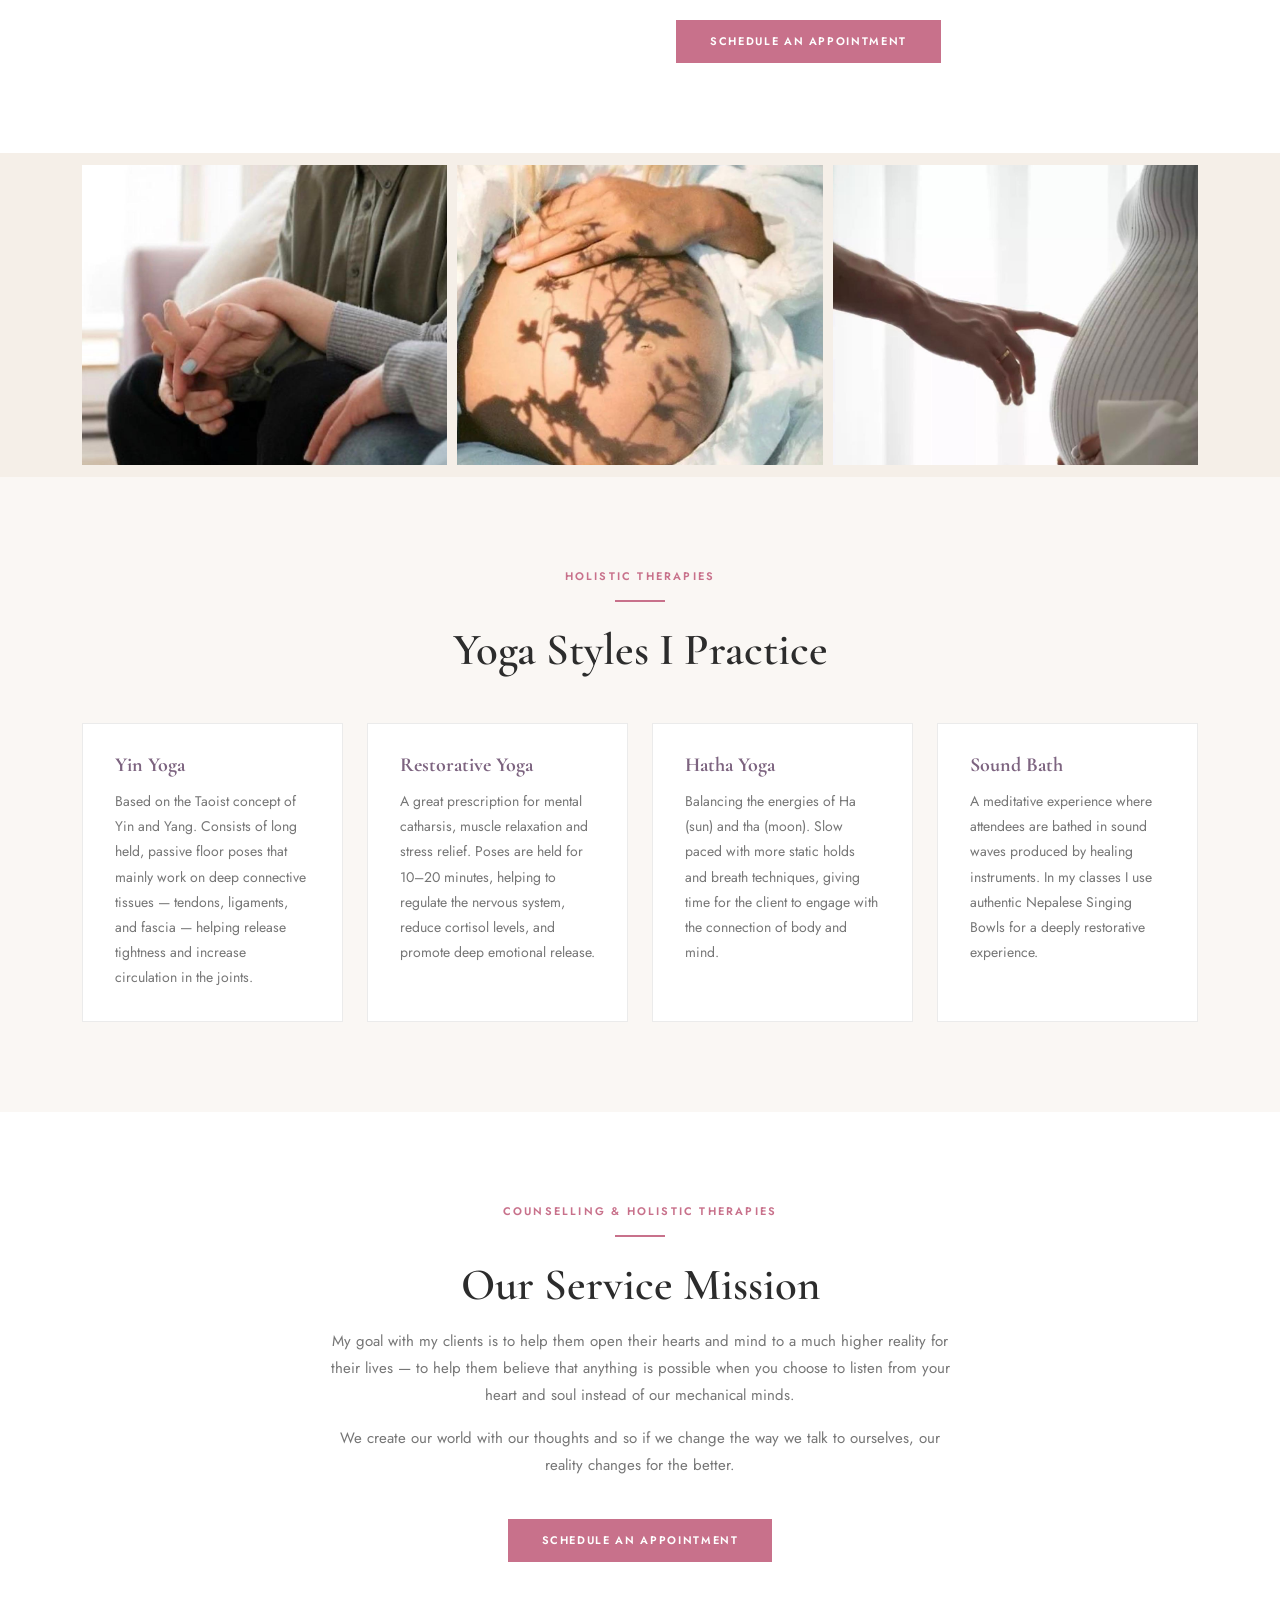
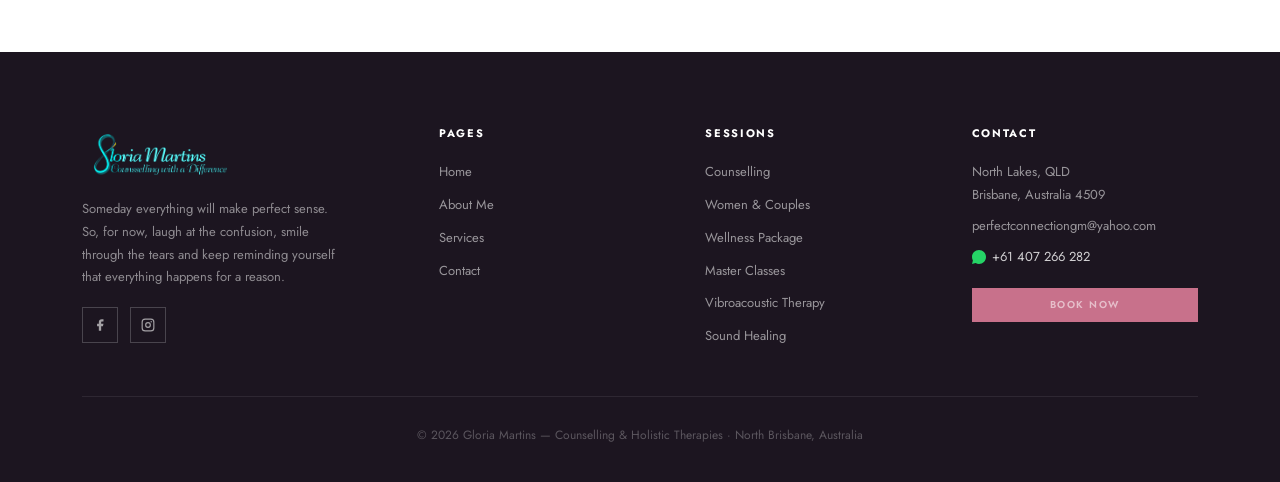
==== commit c14cb242: "fix: add favicon to all pages and remove logo from page-hero sections - Add <link rel="icon"> with l" ====
--- a/about.html
+++ b/about.html
@@ -35,6 +35,7 @@
     ]
   }
   </script>
+  <link rel="icon" type="image/png" href="images/gloria_martins_logo_superior_sem_fundo.png" />
   <link rel="stylesheet" href="style.css" />
 </head>
 <body>
@@ -43,7 +44,6 @@
 <div class="page-hero page-offset" style="height:480px;">
   <div class="page-hero__bg" style="background-image:url('images/gloria-5.jpeg');background-position:center center;"></div>
   <div class="page-hero__content">
-    <img src="images/gloria_martins_logo_superior_sem_fundo.png" class="page-hero__logo" alt="Gloria Martins – Perfect Connection" />
     <h1 class="page-hero__title">About Me</h1>
     <p class="page-hero__sub">Harnessing the power of the mind for lasting change.</p>
   </div>
--- a/style.css
+++ b/style.css
@@ -651,21 +651,6 @@
   z-index: 2;
   color: #fff;
   padding: 0 24px;
-  display: flex;
-  flex-direction: column;
-  align-items: center;
-}
-
-.page-hero__logo {
-  height: 110px;
-  width: auto;
-  margin-bottom: 18px;
-  filter: drop-shadow(0 6px 20px rgba(0,0,0,0.45));
-  animation: gm-float 7s ease-in-out infinite;
-}
-
-@media (max-width: 600px) {
-  .page-hero__logo { height: 80px; margin-bottom: 12px; }
 }
 
 .page-hero__title {
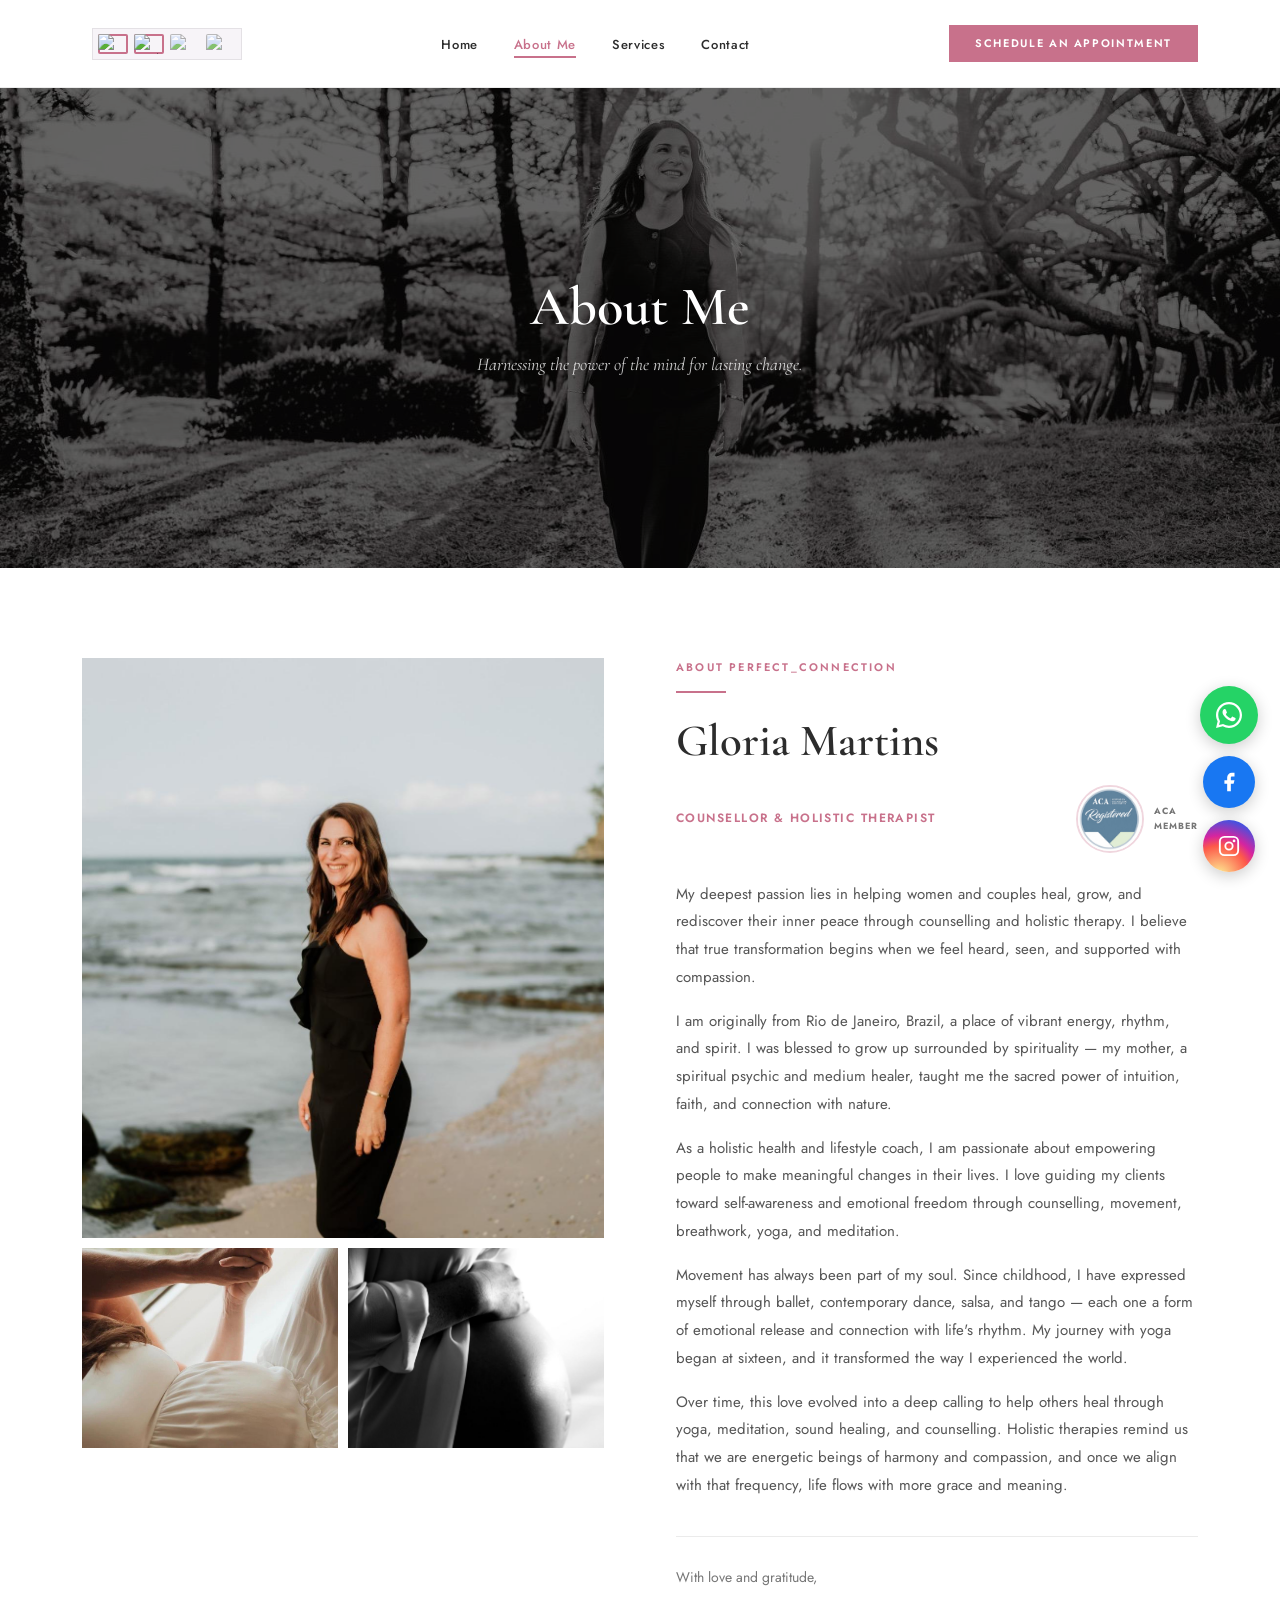
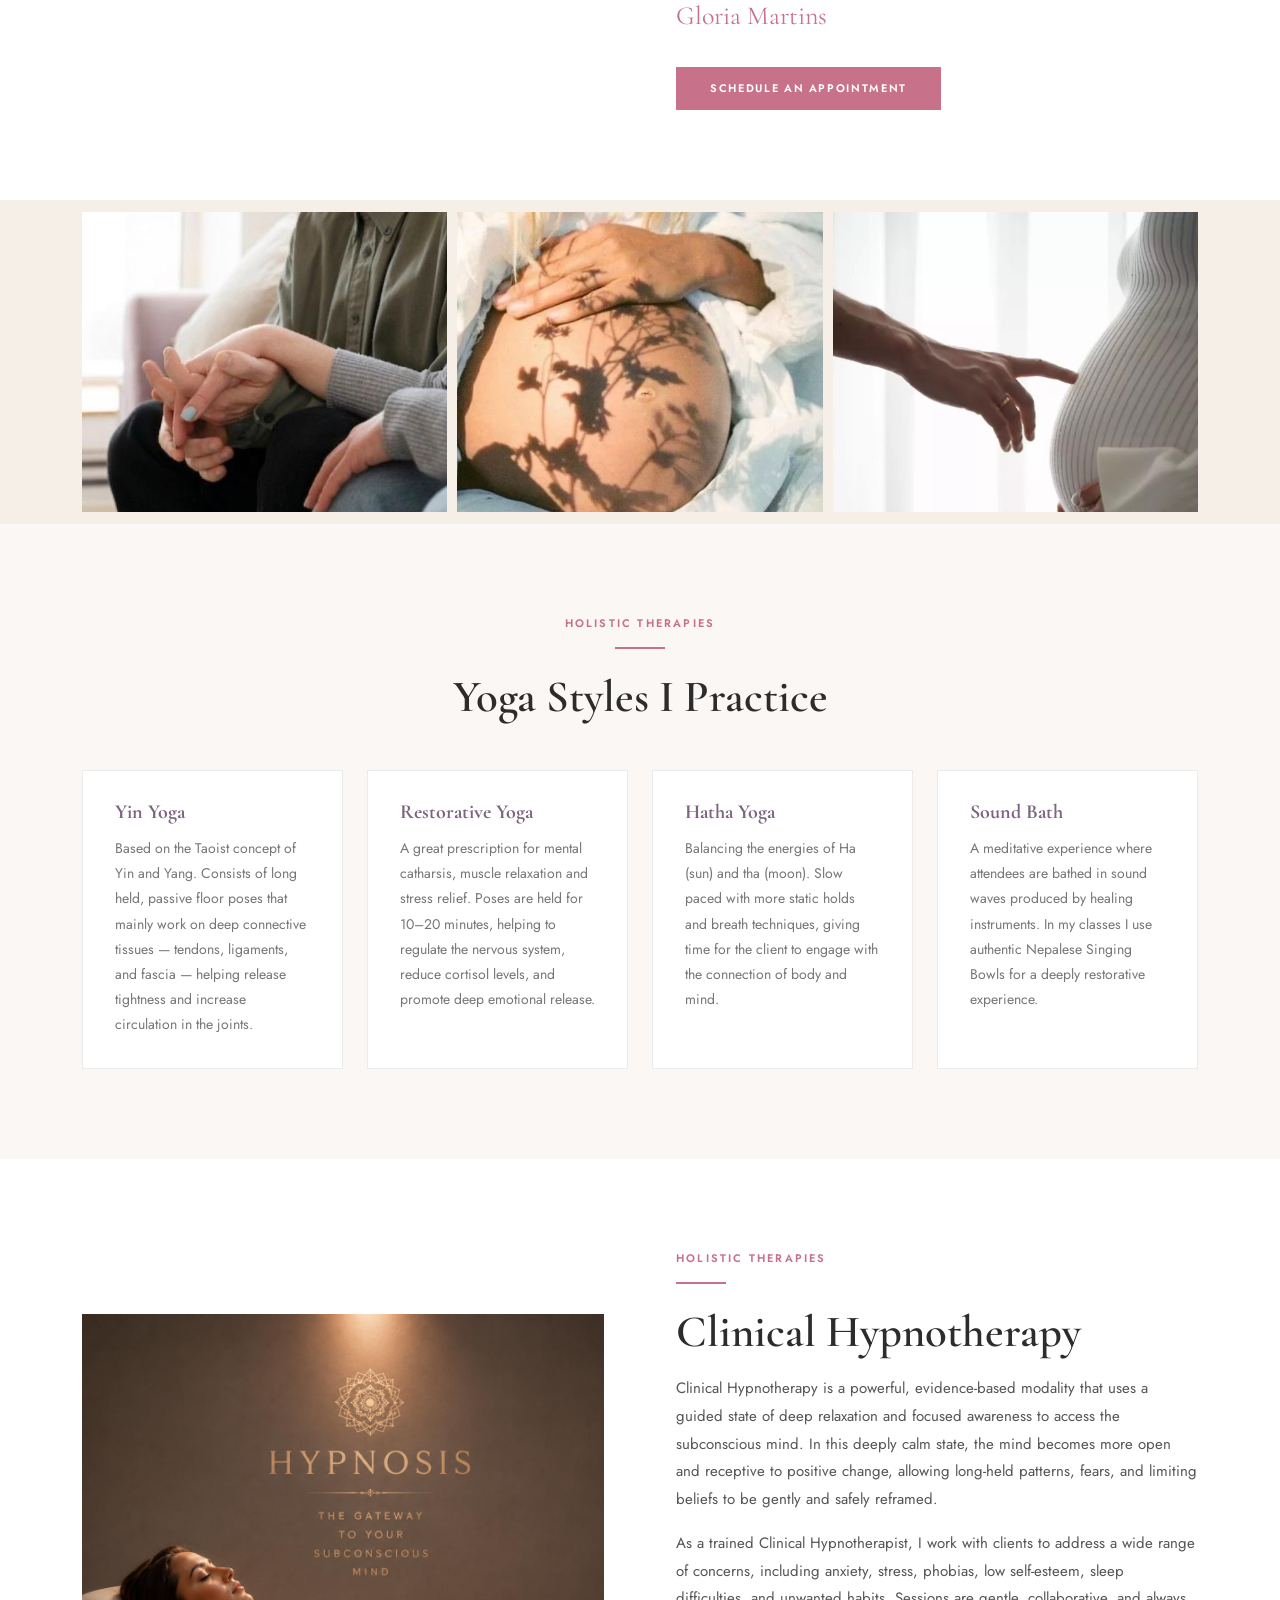
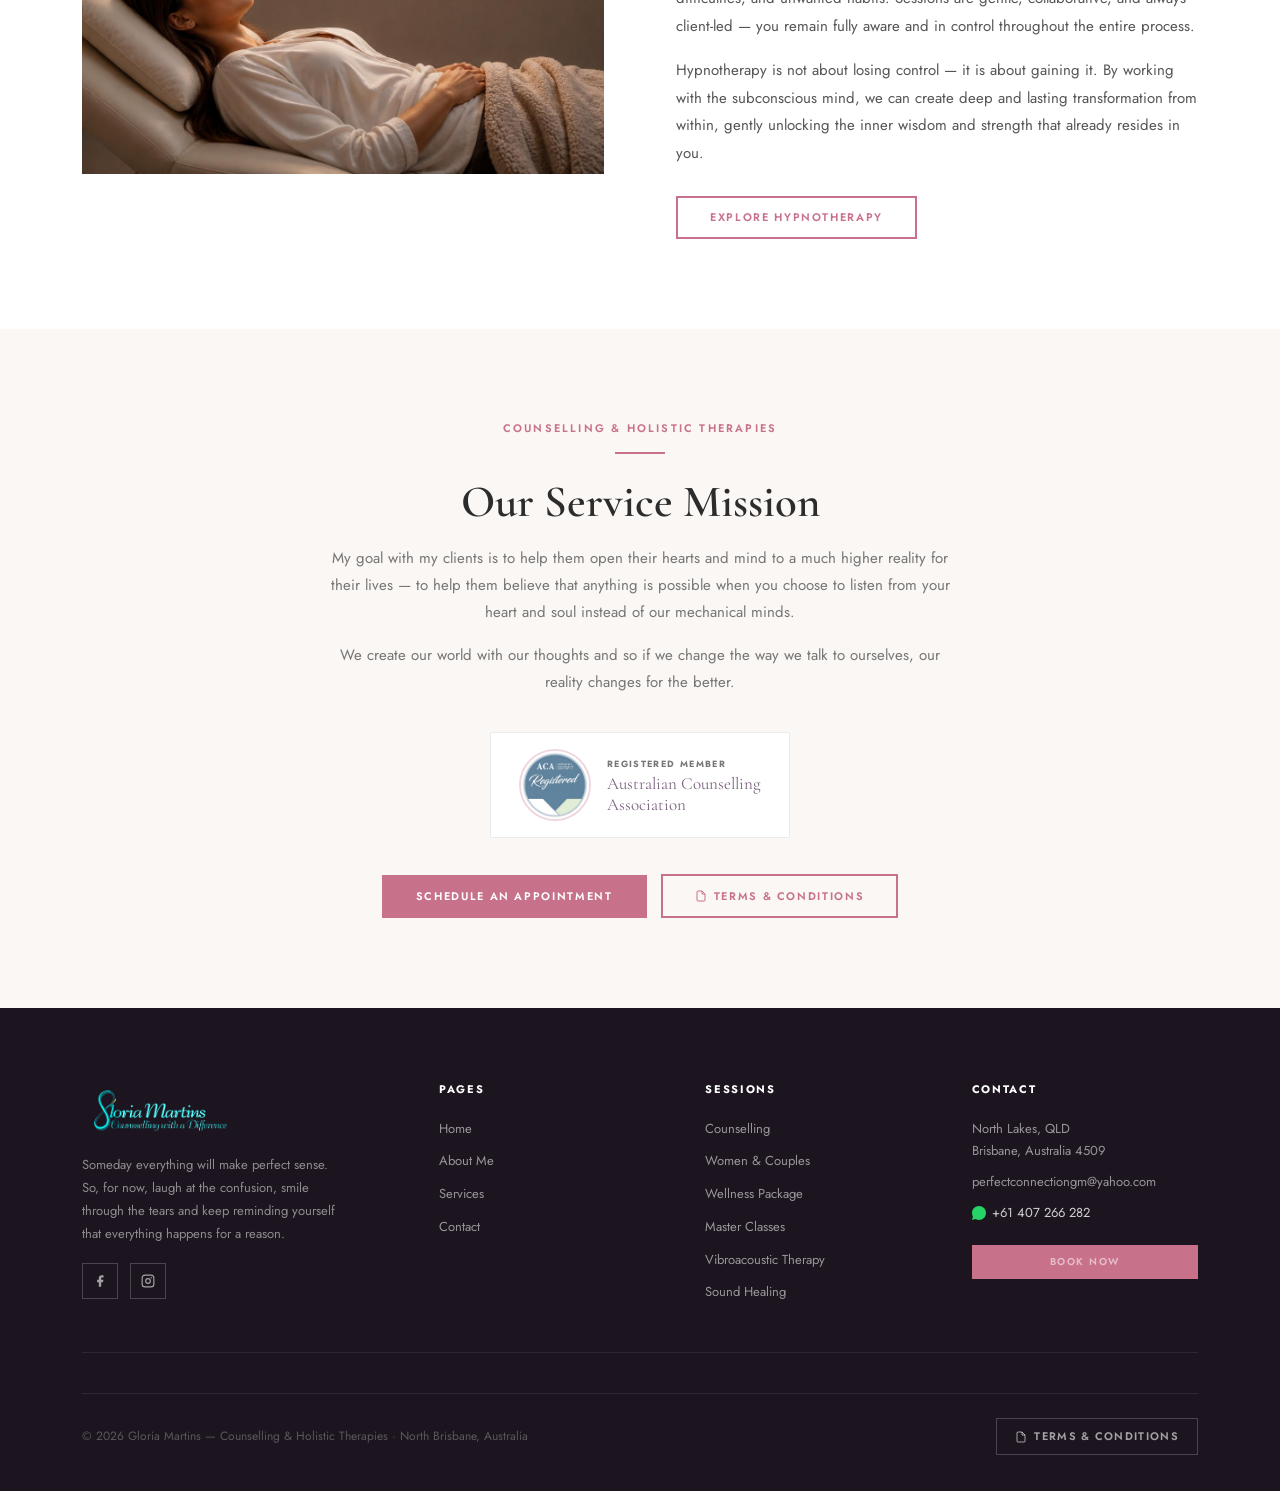
==== commit c3915428: "feat: add Terms & Conditions page, ACA seal, hypnotherapy section, NDIS funding info - New terms.htm" ====
--- a/about.html
+++ b/about.html
@@ -74,9 +74,19 @@
         <span class="eyebrow">About Perfect_connection</span>
         <div class="divider"></div>
         <h2 class="section-title">Gloria Martins</h2>
-        <p style="font-size:12px;letter-spacing:0.12em;text-transform:uppercase;color:var(--pink);font-weight:600;margin-bottom:28px;">
-          Counsellor &amp; Holistic Therapist
-        </p>
+        <div style="display:flex;align-items:center;justify-content:space-between;margin-bottom:28px;gap:16px;flex-wrap:wrap;">
+          <p style="font-size:12px;letter-spacing:0.12em;text-transform:uppercase;color:var(--pink);font-weight:600;">
+            Counsellor &amp; Holistic Therapist
+          </p>
+          <div style="display:flex;align-items:center;gap:10px;flex-shrink:0;">
+            <img src="images/ACA_img.jpeg" alt="ACA Member — Australian Counselling Association"
+                 loading="lazy" decoding="async"
+                 style="width:68px;height:68px;border-radius:50%;object-fit:cover;object-position:center;border:2px solid var(--pink-lt);" />
+            <div>
+              <p style="font-size:9px;letter-spacing:0.12em;text-transform:uppercase;color:var(--muted);font-weight:700;line-height:1.6;">ACA<br>Member</p>
+            </div>
+          </div>
+        </div>
 
         <div class="space-y" style="font-size:15px;line-height:1.85;color:#555;">
           <p>My deepest passion lies in helping women and couples heal, grow, and rediscover their inner peace through counselling and holistic therapy. I believe that true transformation begins when we feel heard, seen, and supported with compassion.</p>
@@ -159,8 +169,35 @@
   </div>
 </section>
 
+<!-- ── CLINICAL HYPNOTHERAPY ────────────────────────────────── -->
+<section class="section bg-white">
+  <div class="container">
+    <div class="grid-2" style="align-items:center;gap:72px;">
+
+      <div>
+        <img src="images/Hypnosis_img.jpeg" alt="Clinical Hypnotherapy Brisbane — Gloria Martins"
+             loading="lazy" decoding="async"
+             style="width:100%;height:460px;object-fit:cover;object-position:center top;" />
+      </div>
+
+      <div>
+        <span class="eyebrow">Holistic Therapies</span>
+        <div class="divider"></div>
+        <h2 class="section-title">Clinical Hypnotherapy</h2>
+        <div class="space-y" style="font-size:15px;line-height:1.85;color:#555;">
+          <p>Clinical Hypnotherapy is a powerful, evidence-based modality that uses a guided state of deep relaxation and focused awareness to access the subconscious mind. In this deeply calm state, the mind becomes more open and receptive to positive change, allowing long-held patterns, fears, and limiting beliefs to be gently and safely reframed.</p>
+          <p>As a trained Clinical Hypnotherapist, I work with clients to address a wide range of concerns, including anxiety, stress, phobias, low self-esteem, sleep difficulties, and unwanted habits. Sessions are gentle, collaborative, and always client-led — you remain fully aware and in control throughout the entire process.</p>
+          <p>Hypnotherapy is not about losing control — it is about gaining it. By working with the subconscious mind, we can create deep and lasting transformation from within, gently unlocking the inner wisdom and strength that already resides in you.</p>
+        </div>
+        <a href="services.html#hypnotherapy" class="btn btn--outline" style="margin-top:28px;">Explore Hypnotherapy</a>
+      </div>
+
+    </div>
+  </div>
+</section>
+
 <!-- ── MISSION ─────────────────────────────────────────────── -->
-<section class="section bg-white">
+<section class="section bg-cream">
   <div class="container" style="max-width:800px;text-align:center;">
     <span class="eyebrow">Counselling &amp; Holistic Therapies</span>
     <div class="divider divider--center"></div>
@@ -170,12 +207,32 @@
       for their lives — to help them believe that anything is possible when you choose to listen
       from your heart and soul instead of our mechanical minds.
     </p>
-    <p class="lead mx-auto" style="text-align:center;margin-bottom:40px;">
+    <p class="lead mx-auto" style="text-align:center;margin-bottom:36px;">
       We create our world with our thoughts and so if we change the way we talk to ourselves,
       our reality changes for the better.
     </p>
-    <a href="https://app.squareup.com/appointments/buyer/widget/3fq53objbtzxe5/WM6SYV1E49FC3"
-       target="_blank" rel="noopener noreferrer" class="btn btn--pink">Schedule an Appointment</a>
+
+    <!-- ACA Member trust badge -->
+    <div style="display:inline-flex;align-items:center;justify-content:center;flex-wrap:wrap;gap:16px;background:#fff;border:1px solid var(--border);padding:16px 28px;margin-bottom:36px;max-width:100%;box-sizing:border-box;">
+      <img src="images/ACA_img.jpeg" alt="ACA Member — Australian Counselling Association"
+           loading="lazy" decoding="async"
+           style="width:72px;height:72px;border-radius:50%;object-fit:cover;object-position:center;border:2px solid var(--pink-lt);flex-shrink:0;" />
+      <div style="text-align:left;">
+        <p style="font-size:9px;letter-spacing:0.15em;text-transform:uppercase;color:var(--muted);font-weight:700;margin-bottom:3px;">Registered Member</p>
+        <p style="font-family:var(--font-serif);font-size:17px;color:var(--purple);line-height:1.2;">Australian Counselling<br>Association</p>
+      </div>
+    </div>
+
+    <div style="display:flex;align-items:center;justify-content:center;flex-wrap:wrap;gap:14px;">
+      <a href="https://app.squareup.com/appointments/buyer/widget/3fq53objbtzxe5/WM6SYV1E49FC3"
+         target="_blank" rel="noopener noreferrer" class="btn btn--pink">Schedule an Appointment</a>
+      <a href="terms.html" class="btn btn--outline" style="display:inline-flex;align-items:center;gap:7px;">
+        <svg width="12" height="12" viewBox="0 0 24 24" fill="none" stroke="currentColor" stroke-width="2">
+          <path d="M14 2H6a2 2 0 00-2 2v16a2 2 0 002 2h12a2 2 0 002-2V8z"/><polyline points="14 2 14 8 20 8"/>
+        </svg>
+        Terms &amp; Conditions
+      </a>
+    </div>
   </div>
 </section>
 
--- a/style.css
+++ b/style.css
@@ -483,7 +483,6 @@
 @media (max-width: 900px) {
   .navbar__links, .navbar__cta { display: none !important; }
   .hamburger { display: flex; }
-  .navbar__logo img { height: 52px; }
   .navbar__inner { padding: 0 20px; }
   .navbar__left { gap: 10px; }
   .lang-switch { margin: 0; }
@@ -527,7 +526,6 @@
   width: auto;
   filter: drop-shadow(0 8px 32px rgba(0,0,0,0.45));
 }
-
 .hero__content {
   position: relative;
   z-index: 2;
@@ -788,6 +786,137 @@
   padding: 30px 32px;
 }
 
+/* ---------- THERAPEUTIC APPROACHES ---------- */
+.approaches-grid {
+  display: grid;
+  grid-template-columns: 1fr 1fr;
+  gap: 20px;
+  margin-bottom: 20px;
+}
+.approach-card {
+  background: var(--cream);
+  border-left: 4px solid var(--purple);
+  border-radius: 0 12px 12px 0;
+  padding: 30px 30px 30px 34px;
+}
+.approach-card--pink {
+  border-left-color: var(--pink);
+}
+.approach-card--full {
+  background: linear-gradient(135deg, var(--purple-dk) 0%, var(--purple) 100%);
+  border-left: none;
+  border-radius: 14px;
+  padding: 36px 40px;
+}
+.approach-card--full .approach-card__tag {
+  background: rgba(255,255,255,.18);
+  color: rgba(255,255,255,.9);
+}
+.approach-card--full .approach-card__title {
+  color: #fff;
+}
+.approach-card--full .approach-card__desc {
+  color: rgba(255,255,255,.78);
+}
+.approach-card__tag {
+  display: inline-block;
+  font-size: 9px;
+  font-weight: 700;
+  letter-spacing: .16em;
+  text-transform: uppercase;
+  color: var(--purple);
+  background: rgba(106,60,126,.09);
+  padding: 4px 11px;
+  border-radius: 20px;
+  margin-bottom: 14px;
+}
+.approach-card--pink .approach-card__tag {
+  color: var(--pink);
+  background: rgba(200,113,139,.10);
+}
+.approach-card__title {
+  font-family: var(--font-serif);
+  font-size: 1.15rem;
+  font-weight: 500;
+  color: var(--purple-dk);
+  margin-bottom: 10px;
+  line-height: 1.3;
+}
+.approach-card__desc {
+  font-size: 14px;
+  line-height: 1.85;
+  color: var(--muted);
+}
+@media (max-width: 760px) {
+  .approaches-grid { grid-template-columns: 1fr; }
+}
+
+/* ---------- APPROACH CARD ICON ---------- */
+.approach-card__icon {
+  width: 28px;
+  height: 28px;
+  display: block;
+  color: var(--purple);
+  margin-bottom: 14px;
+  flex-shrink: 0;
+}
+.approach-card--pink .approach-card__icon { color: var(--pink); }
+.approach-card--full .approach-card__icon {
+  color: rgba(255,255,255,.85);
+  width: 32px;
+  height: 32px;
+}
+
+/* ---------- FAQ ---------- */
+.faq-list {
+  display: flex;
+  flex-direction: column;
+  gap: 10px;
+}
+.faq-item {
+  border: 1px solid var(--border);
+  border-radius: 10px;
+  overflow: hidden;
+  transition: box-shadow .2s;
+}
+.faq-item[open] {
+  box-shadow: 0 4px 20px rgba(106,60,126,.08);
+}
+.faq-item__q {
+  padding: 18px 24px;
+  cursor: pointer;
+  font-size: 15px;
+  font-weight: 500;
+  color: var(--purple-dk);
+  list-style: none;
+  display: flex;
+  justify-content: space-between;
+  align-items: center;
+  gap: 16px;
+  user-select: none;
+}
+.faq-item__q::-webkit-details-marker { display: none; }
+.faq-item__q::after {
+  content: '+';
+  font-size: 22px;
+  font-weight: 300;
+  color: var(--pink);
+  line-height: 1;
+  flex-shrink: 0;
+  transition: transform .25s ease;
+}
+details[open] .faq-item__q::after {
+  transform: rotate(45deg);
+}
+.faq-item__a {
+  padding: 0 24px 20px;
+  font-size: 14px;
+  line-height: 1.85;
+  color: var(--muted);
+  border-top: 1px solid var(--border);
+  padding-top: 16px;
+}
+
 /* ---------- CTA BANNER ---------- */
 .cta-banner {
   padding: 80px 32px;
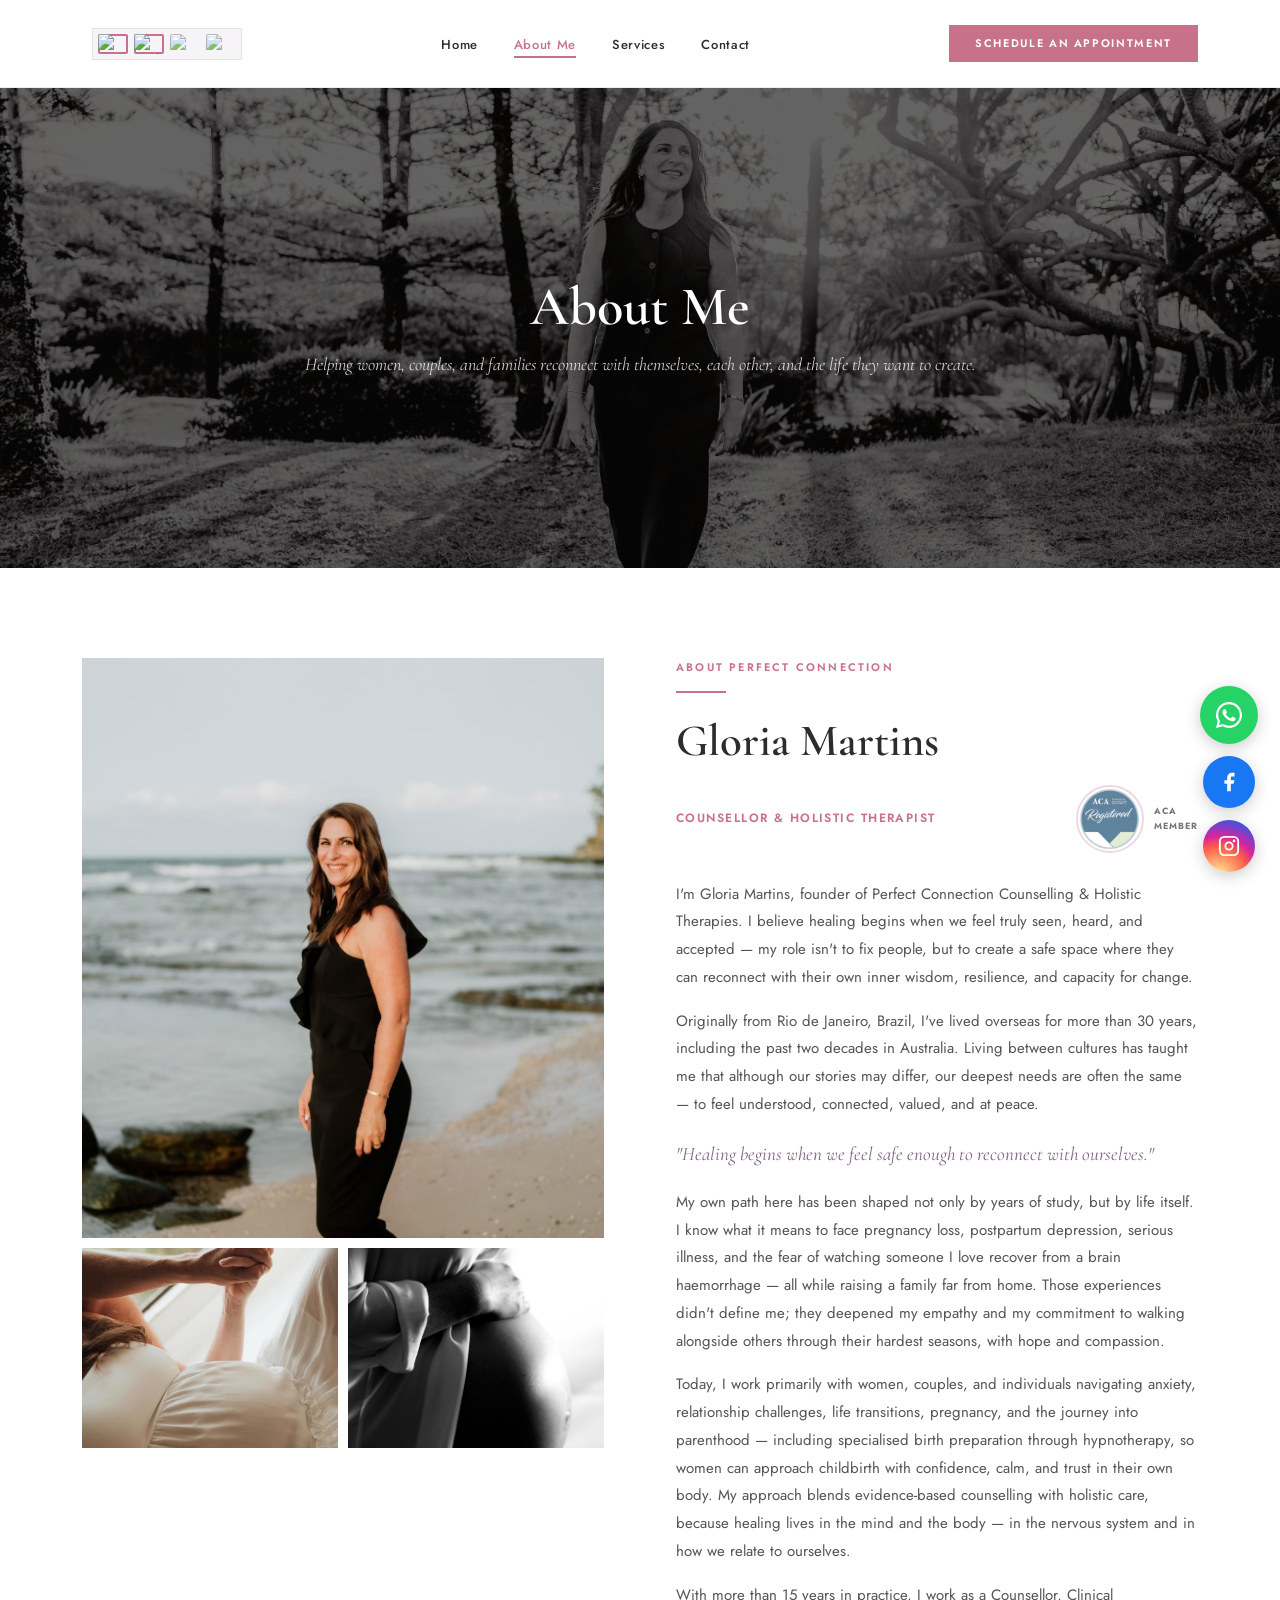
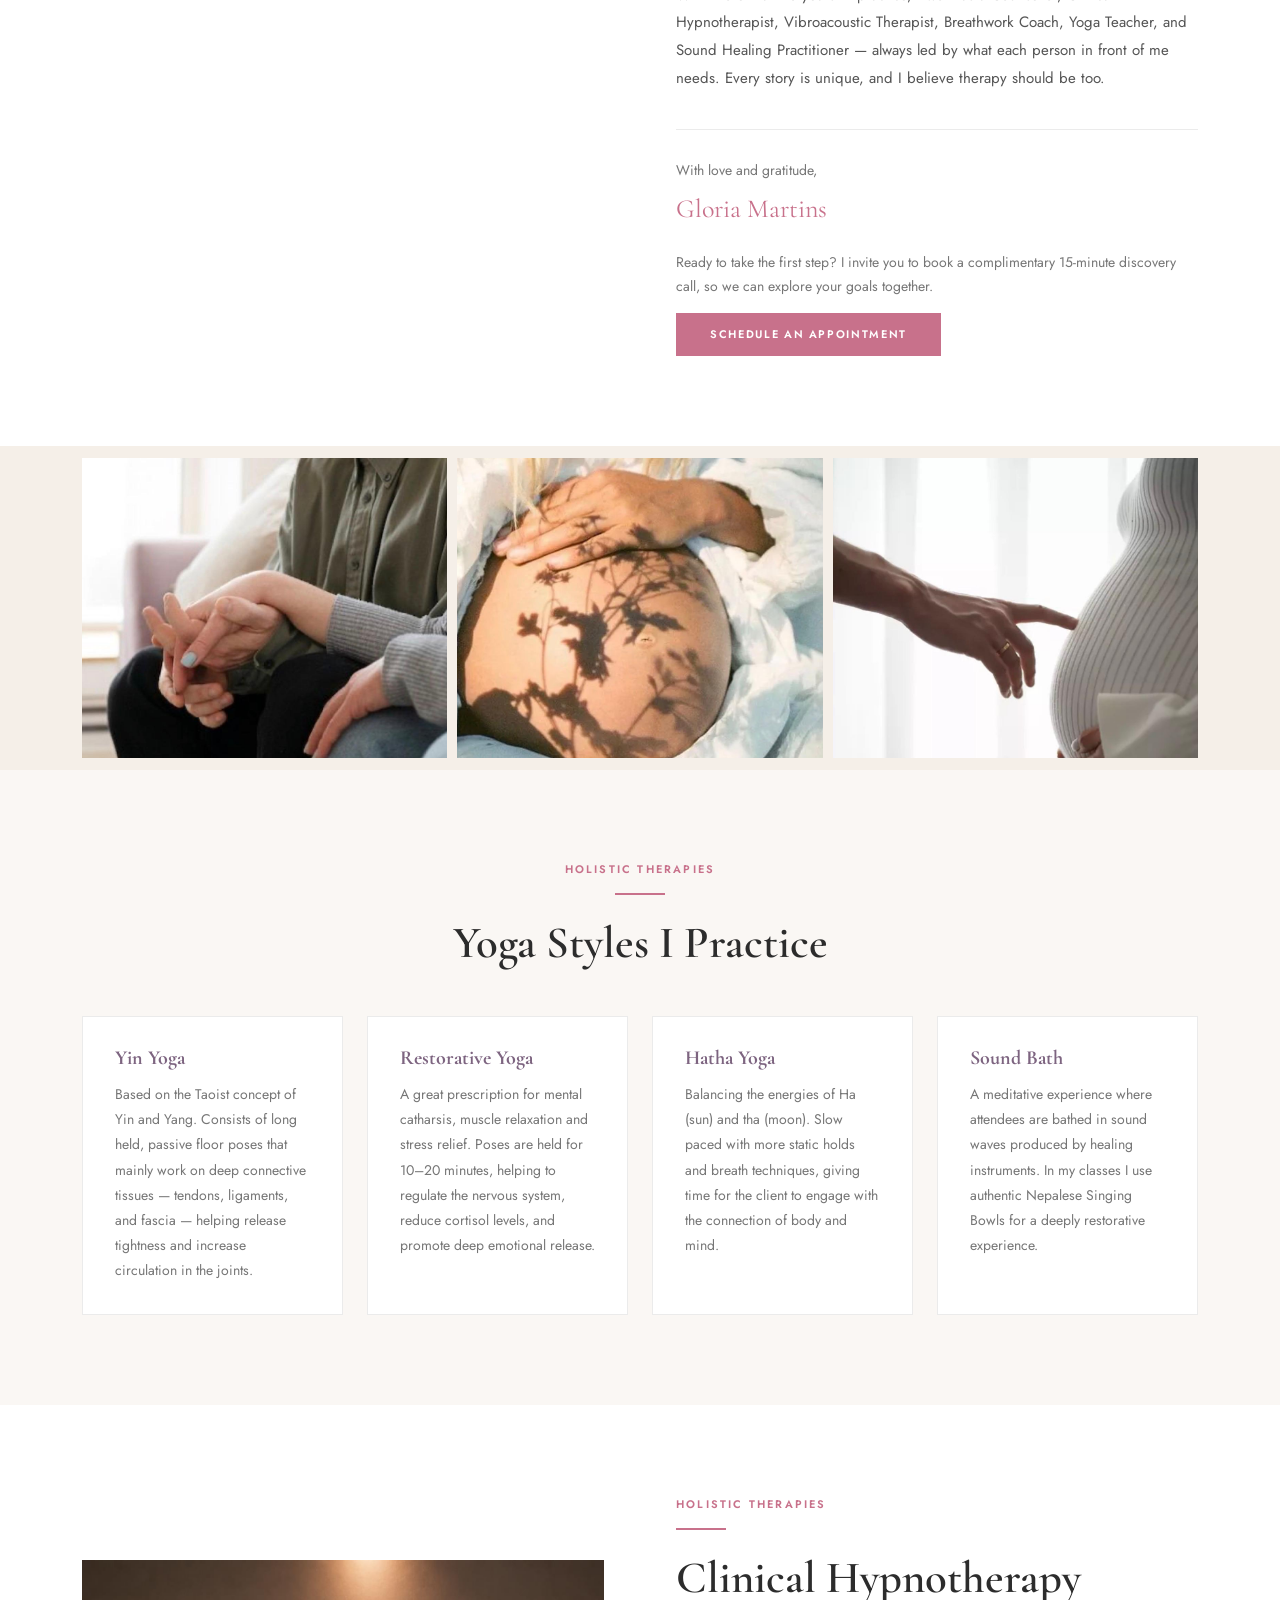
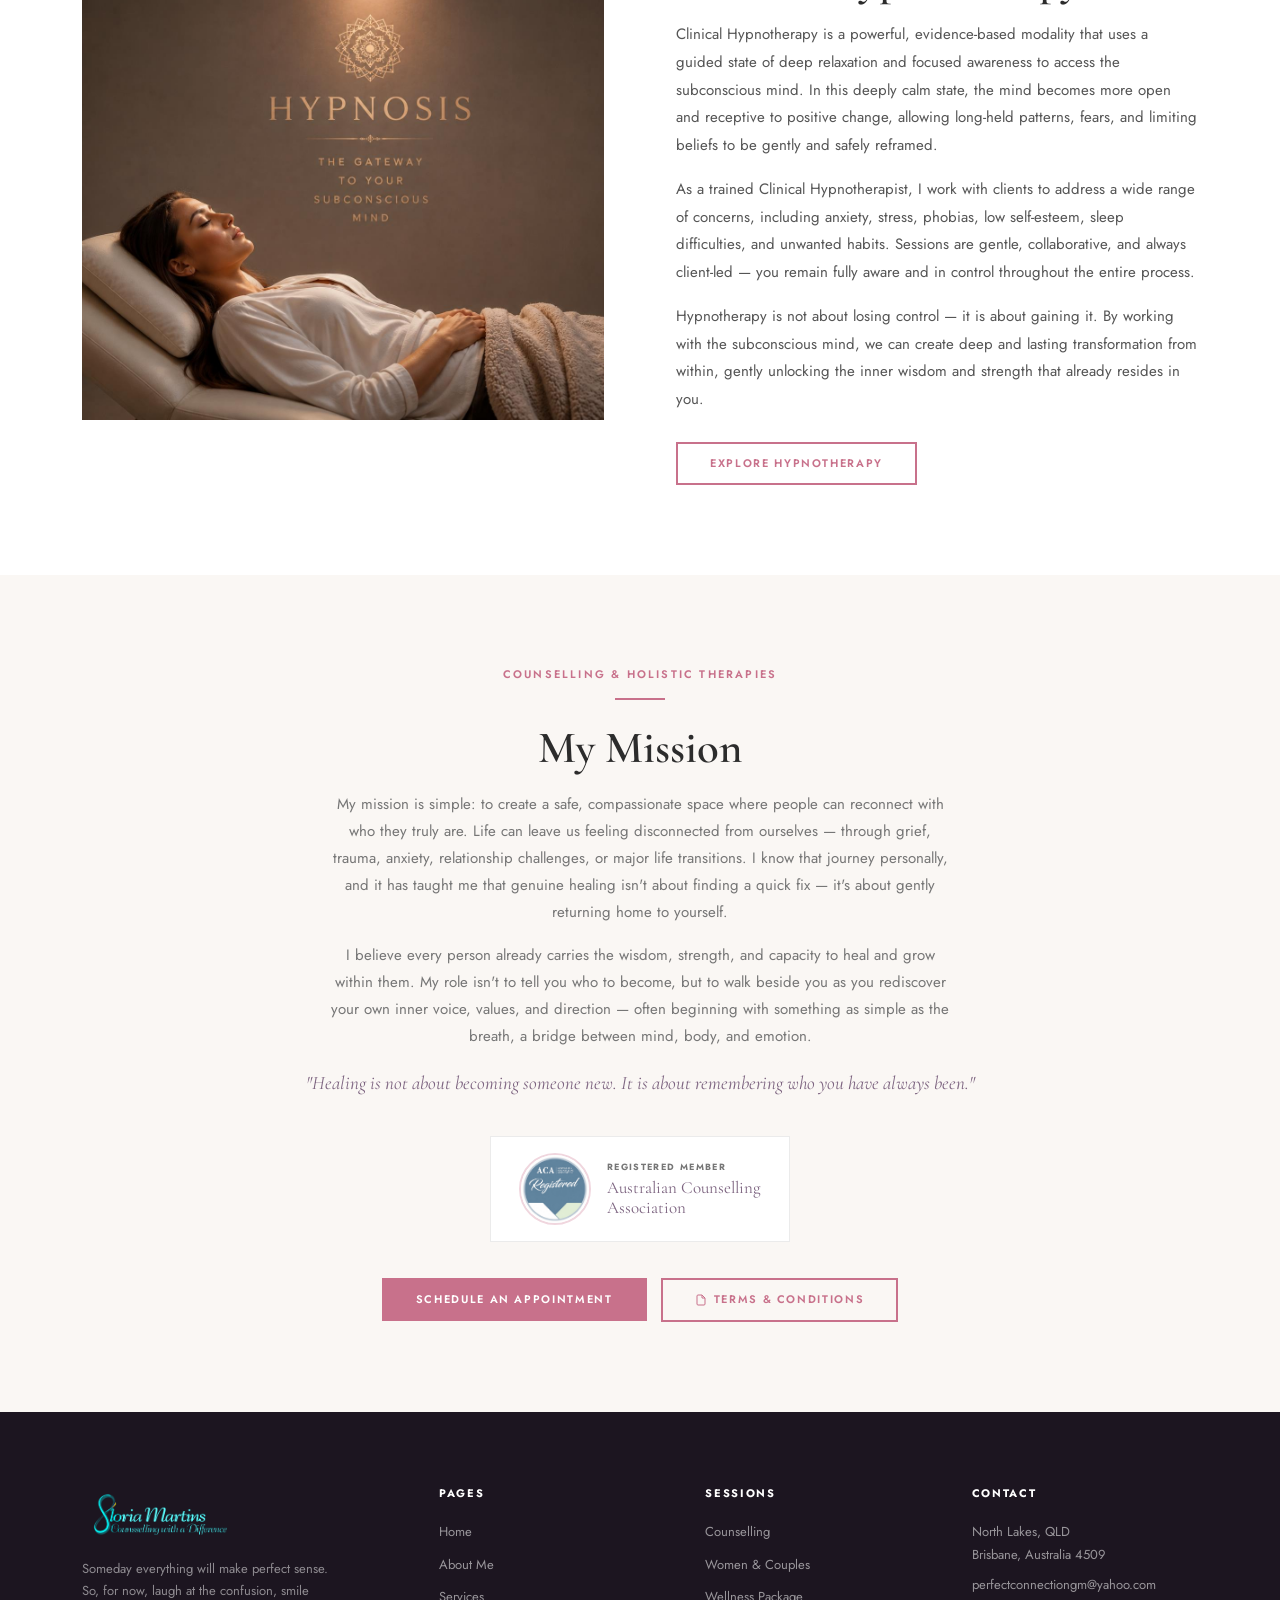
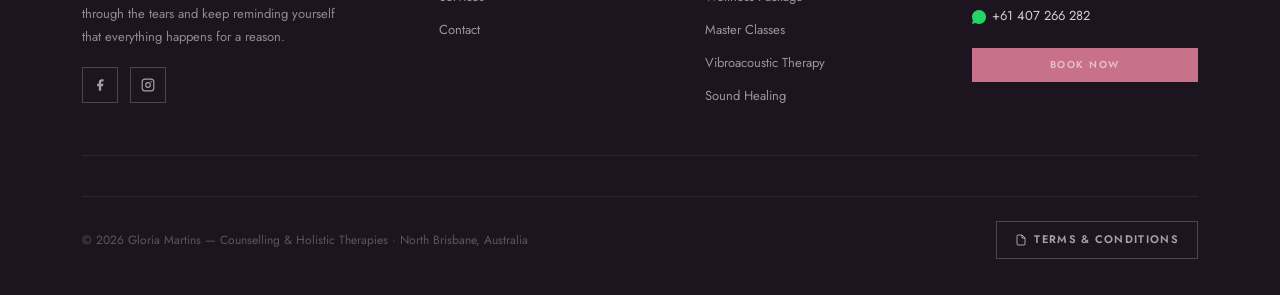
==== commit f49087ab: "content(about): restructure bio and mission copy per client brief Reorders bio to lead with who-we-h" ====
--- a/about.html
+++ b/about.html
@@ -2,12 +2,12 @@
 <html lang="en">
 <head>
   <!-- Google tag (gtag.js) -->
-  <script async src="https://www.googletagmanager.com/gtag/js?id=G-CHLKE9DNLF"></script>
+  <script async src="https://www.googletagmanager.com/gtag/js?id=G-S17HPNEFYG"></script>
   <script>
     window.dataLayer = window.dataLayer || [];
     function gtag(){dataLayer.push(arguments);}
     gtag('js', new Date());
-    gtag('config', 'G-CHLKE9DNLF');
+    gtag('config', 'G-S17HPNEFYG');
   </script>
   <meta charset="UTF-8" />
   <meta name="viewport" content="width=device-width, initial-scale=1.0" />
@@ -45,7 +45,7 @@
   <div class="page-hero__bg" style="background-image:url('images/gloria-5.jpeg');background-position:center center;"></div>
   <div class="page-hero__content">
     <h1 class="page-hero__title">About Me</h1>
-    <p class="page-hero__sub">Harnessing the power of the mind for lasting change.</p>
+    <p class="page-hero__sub">Helping women, couples, and families reconnect with themselves, each other, and the life they want to create.</p>
   </div>
 </div>
 
@@ -71,7 +71,7 @@
 
       <!-- Bio -->
       <div>
-        <span class="eyebrow">About Perfect_connection</span>
+        <span class="eyebrow">About Perfect Connection</span>
         <div class="divider"></div>
         <h2 class="section-title">Gloria Martins</h2>
         <div style="display:flex;align-items:center;justify-content:space-between;margin-bottom:28px;gap:16px;flex-wrap:wrap;">
@@ -89,11 +89,12 @@
         </div>
 
         <div class="space-y" style="font-size:15px;line-height:1.85;color:#555;">
-          <p>My deepest passion lies in helping women and couples heal, grow, and rediscover their inner peace through counselling and holistic therapy. I believe that true transformation begins when we feel heard, seen, and supported with compassion.</p>
-          <p>I am originally from Rio de Janeiro, Brazil, a place of vibrant energy, rhythm, and spirit. I was blessed to grow up surrounded by spirituality — my mother, a spiritual psychic and medium healer, taught me the sacred power of intuition, faith, and connection with nature.</p>
-          <p>As a holistic health and lifestyle coach, I am passionate about empowering people to make meaningful changes in their lives. I love guiding my clients toward self-awareness and emotional freedom through counselling, movement, breathwork, yoga, and meditation.</p>
-          <p>Movement has always been part of my soul. Since childhood, I have expressed myself through ballet, contemporary dance, salsa, and tango — each one a form of emotional release and connection with life's rhythm. My journey with yoga began at sixteen, and it transformed the way I experienced the world.</p>
-          <p>Over time, this love evolved into a deep calling to help others heal through yoga, meditation, sound healing, and counselling. Holistic therapies remind us that we are energetic beings of harmony and compassion, and once we align with that frequency, life flows with more grace and meaning.</p>
+          <p>I'm Gloria Martins, founder of Perfect Connection Counselling &amp; Holistic Therapies. I believe healing begins when we feel truly seen, heard, and accepted — my role isn't to fix people, but to create a safe space where they can reconnect with their own inner wisdom, resilience, and capacity for change.</p>
+          <p>Originally from Rio de Janeiro, Brazil, I've lived overseas for more than 30 years, including the past two decades in Australia. Living between cultures has taught me that although our stories may differ, our deepest needs are often the same — to feel understood, connected, valued, and at peace.</p>
+          <p style="font-family:var(--font-serif);font-size:19px;font-style:italic;color:var(--purple);line-height:1.6;margin:20px 0;">"Healing begins when we feel safe enough to reconnect with ourselves."</p>
+          <p>My own path here has been shaped not only by years of study, but by life itself. I know what it means to face pregnancy loss, postpartum depression, serious illness, and the fear of watching someone I love recover from a brain haemorrhage — all while raising a family far from home. Those experiences didn't define me; they deepened my empathy and my commitment to walking alongside others through their hardest seasons, with hope and compassion.</p>
+          <p>Today, I work primarily with women, couples, and individuals navigating anxiety, relationship challenges, life transitions, pregnancy, and the journey into parenthood — including specialised birth preparation through hypnotherapy, so women can approach childbirth with confidence, calm, and trust in their own body. My approach blends evidence-based counselling with holistic care, because healing lives in the mind and the body — in the nervous system and in how we relate to ourselves.</p>
+          <p>With more than 15 years in practice, I work as a Counsellor, Clinical Hypnotherapist, Vibroacoustic Therapist, Breathwork Coach, Yoga Teacher, and Sound Healing Practitioner — always led by what each person in front of me needs. Every story is unique, and I believe therapy should be too.</p>
         </div>
 
         <div style="margin-top:36px;padding-top:28px;border-top:1px solid var(--border);">
@@ -101,9 +102,11 @@
           <p style="font-family:var(--font-serif);font-size:26px;color:var(--pink);margin-top:4px;">Gloria Martins</p>
         </div>
 
+        <p style="font-size:14px;color:var(--muted);margin-top:18px;">Ready to take the first step? I invite you to book a complimentary 15-minute discovery call, so we can explore your goals together.</p>
+
         <a href="https://app.squareup.com/appointments/buyer/widget/3fq53objbtzxe5/WM6SYV1E49FC3"
            target="_blank" rel="noopener noreferrer"
-           class="btn btn--pink" style="margin-top:28px;">Schedule an Appointment</a>
+           class="btn btn--pink" style="margin-top:14px;">Schedule an Appointment</a>
       </div>
     </div>
   </div>
@@ -201,15 +204,22 @@
   <div class="container" style="max-width:800px;text-align:center;">
     <span class="eyebrow">Counselling &amp; Holistic Therapies</span>
     <div class="divider divider--center"></div>
-    <h2 class="section-title">Our Service Mission</h2>
+    <h2 class="section-title">My Mission</h2>
     <p class="lead mx-auto" style="text-align:center;margin-bottom:16px;">
-      My goal with my clients is to help them open their hearts and mind to a much higher reality
-      for their lives — to help them believe that anything is possible when you choose to listen
-      from your heart and soul instead of our mechanical minds.
+      My mission is simple: to create a safe, compassionate space where people can reconnect with
+      who they truly are. Life can leave us feeling disconnected from ourselves — through grief,
+      trauma, anxiety, relationship challenges, or major life transitions. I know that journey
+      personally, and it has taught me that genuine healing isn't about finding a quick fix —
+      it's about gently returning home to yourself.
     </p>
-    <p class="lead mx-auto" style="text-align:center;margin-bottom:36px;">
-      We create our world with our thoughts and so if we change the way we talk to ourselves,
-      our reality changes for the better.
+    <p class="lead mx-auto" style="text-align:center;margin-bottom:16px;">
+      I believe every person already carries the wisdom, strength, and capacity to heal and grow
+      within them. My role isn't to tell you who to become, but to walk beside you as you
+      rediscover your own inner voice, values, and direction — often beginning with something as
+      simple as the breath, a bridge between mind, body, and emotion.
+    </p>
+    <p style="font-family:var(--font-serif);font-size:19px;font-style:italic;color:var(--purple);text-align:center;margin-bottom:36px;">
+      "Healing is not about becoming someone new. It is about remembering who you have always been."
     </p>
 
     <!-- ACA Member trust badge -->
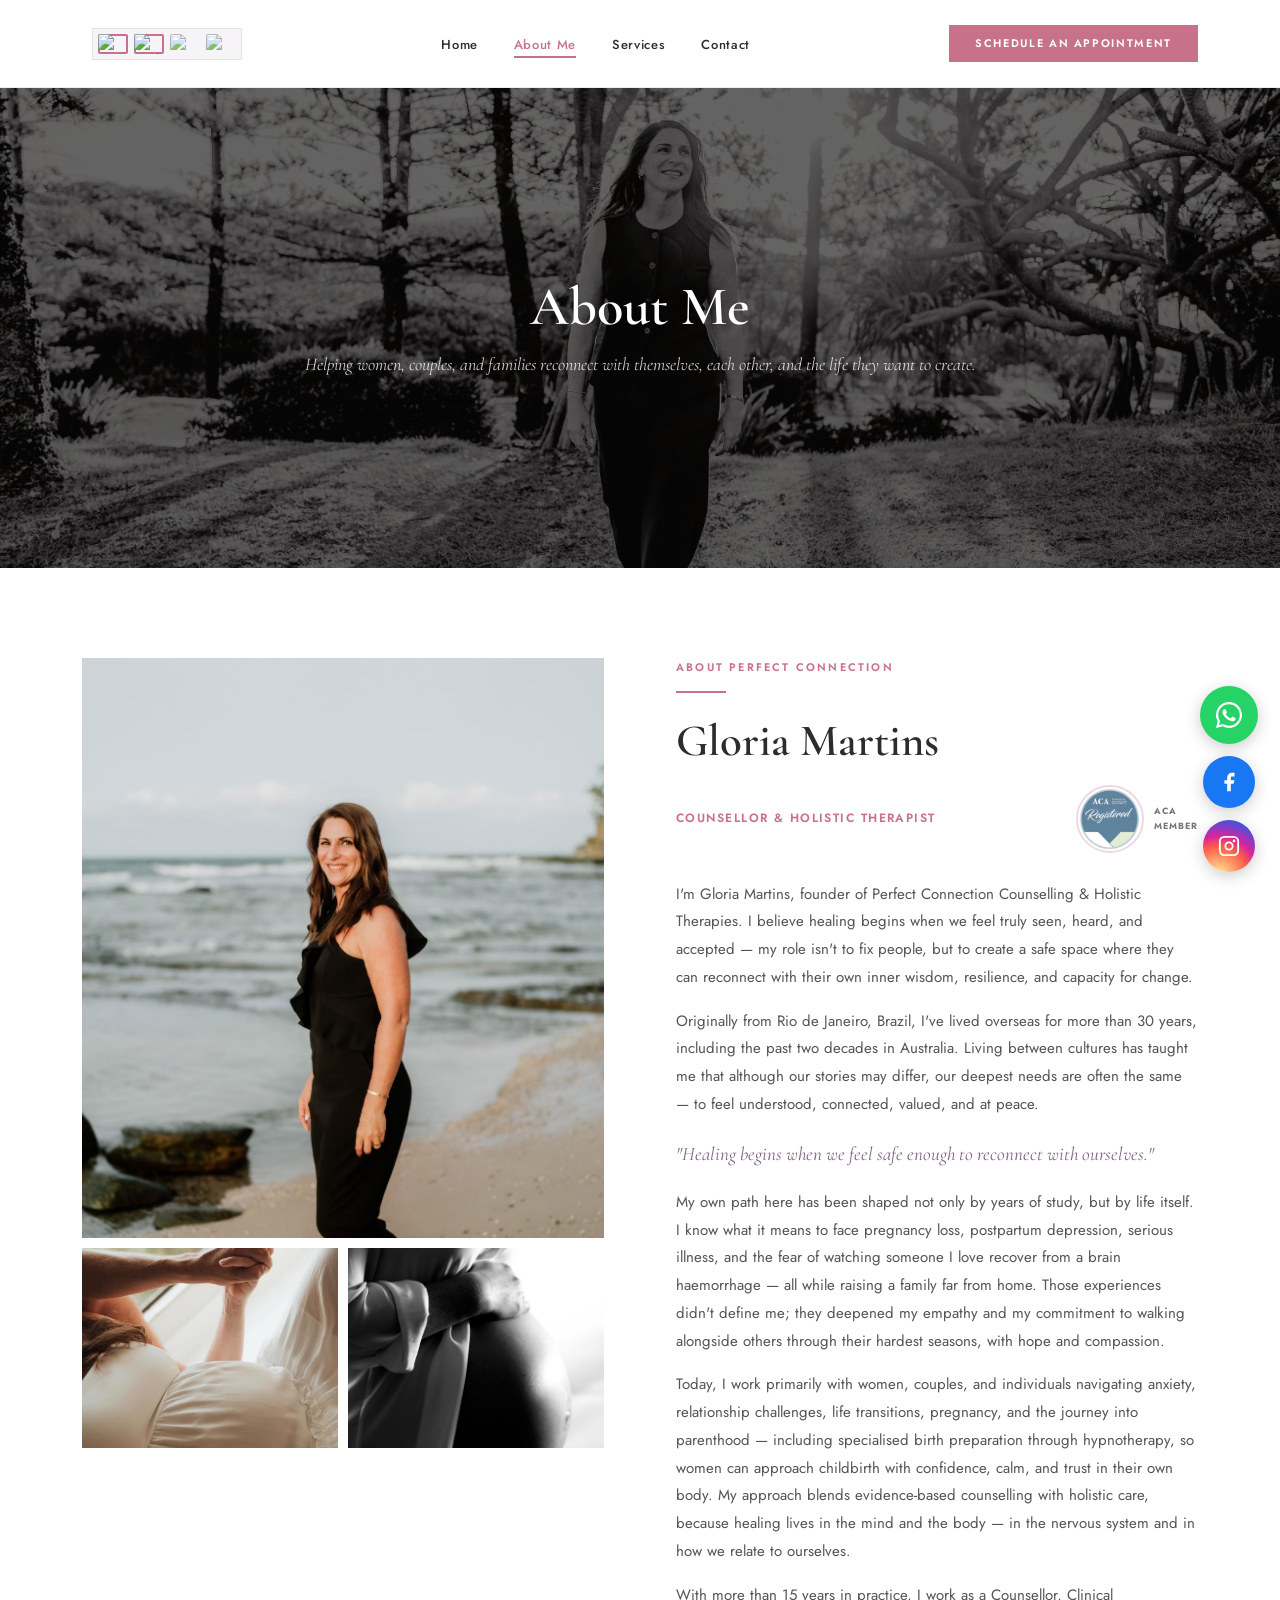
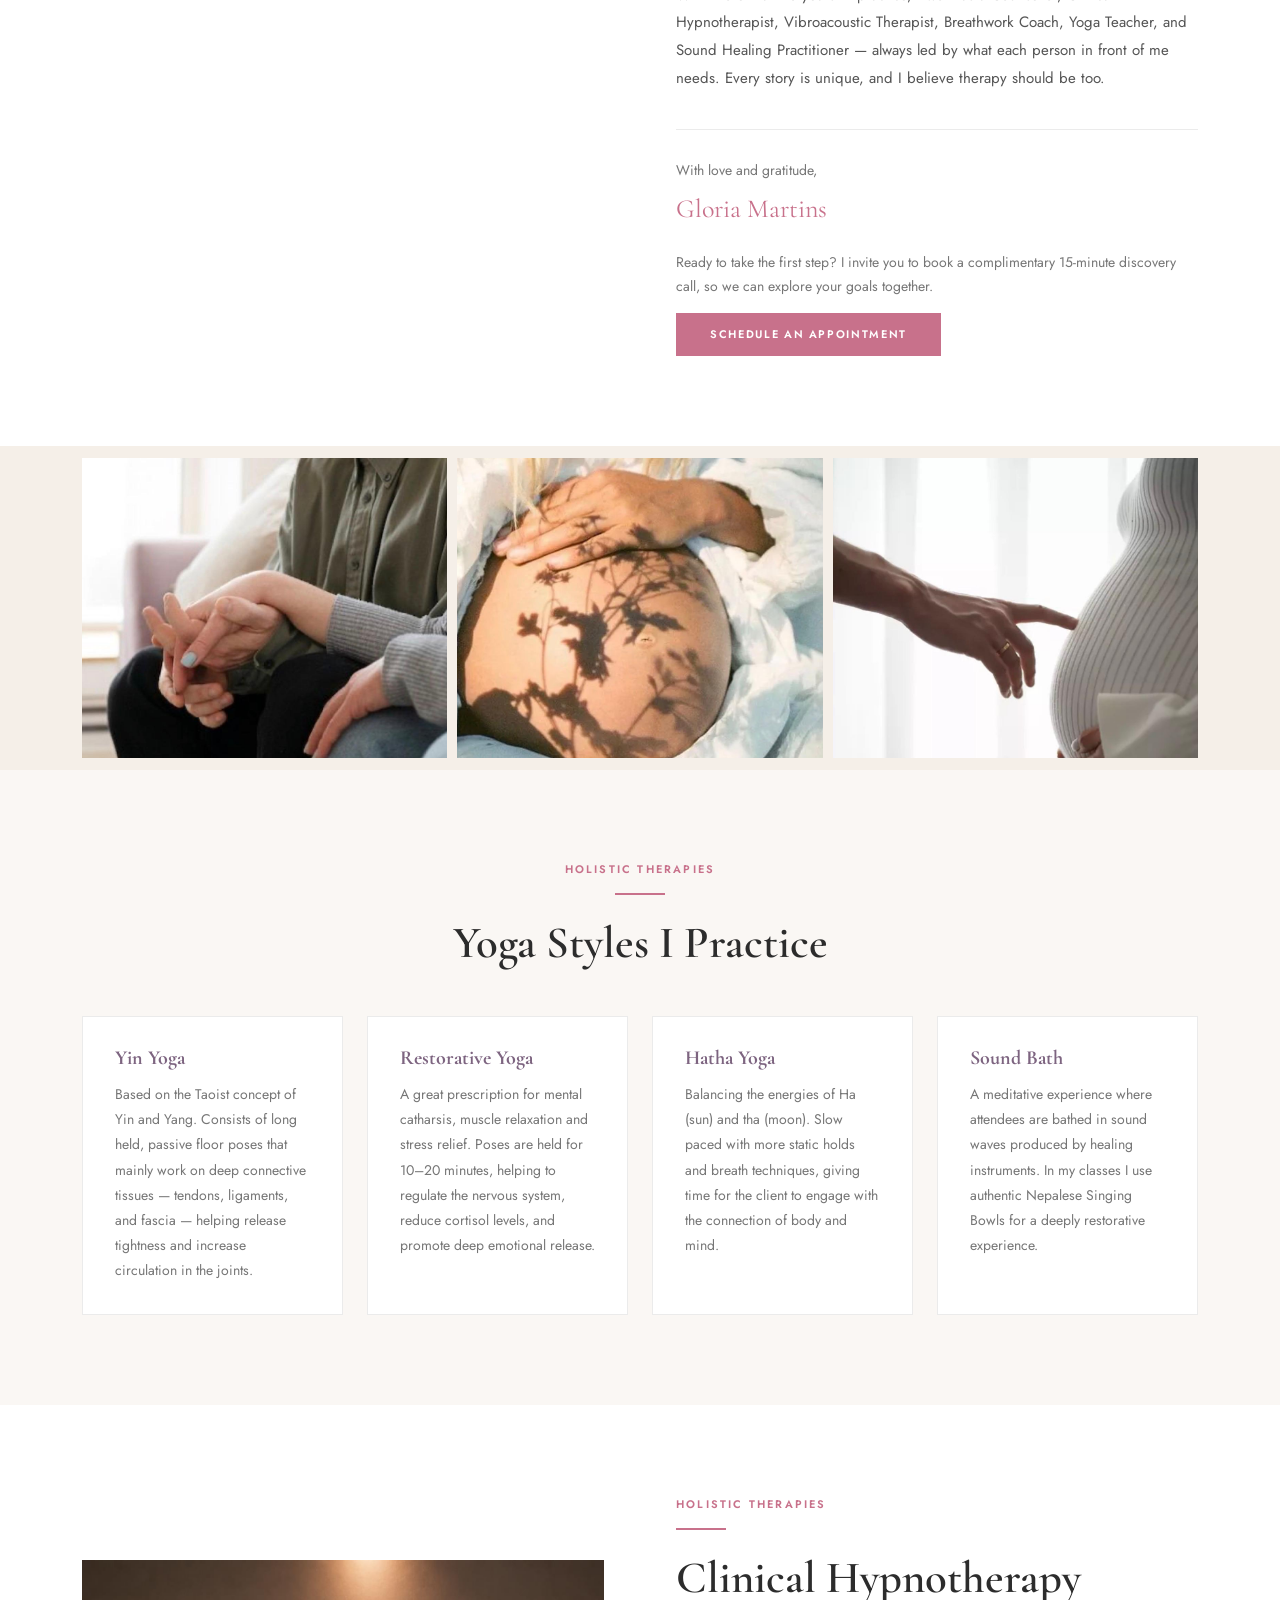
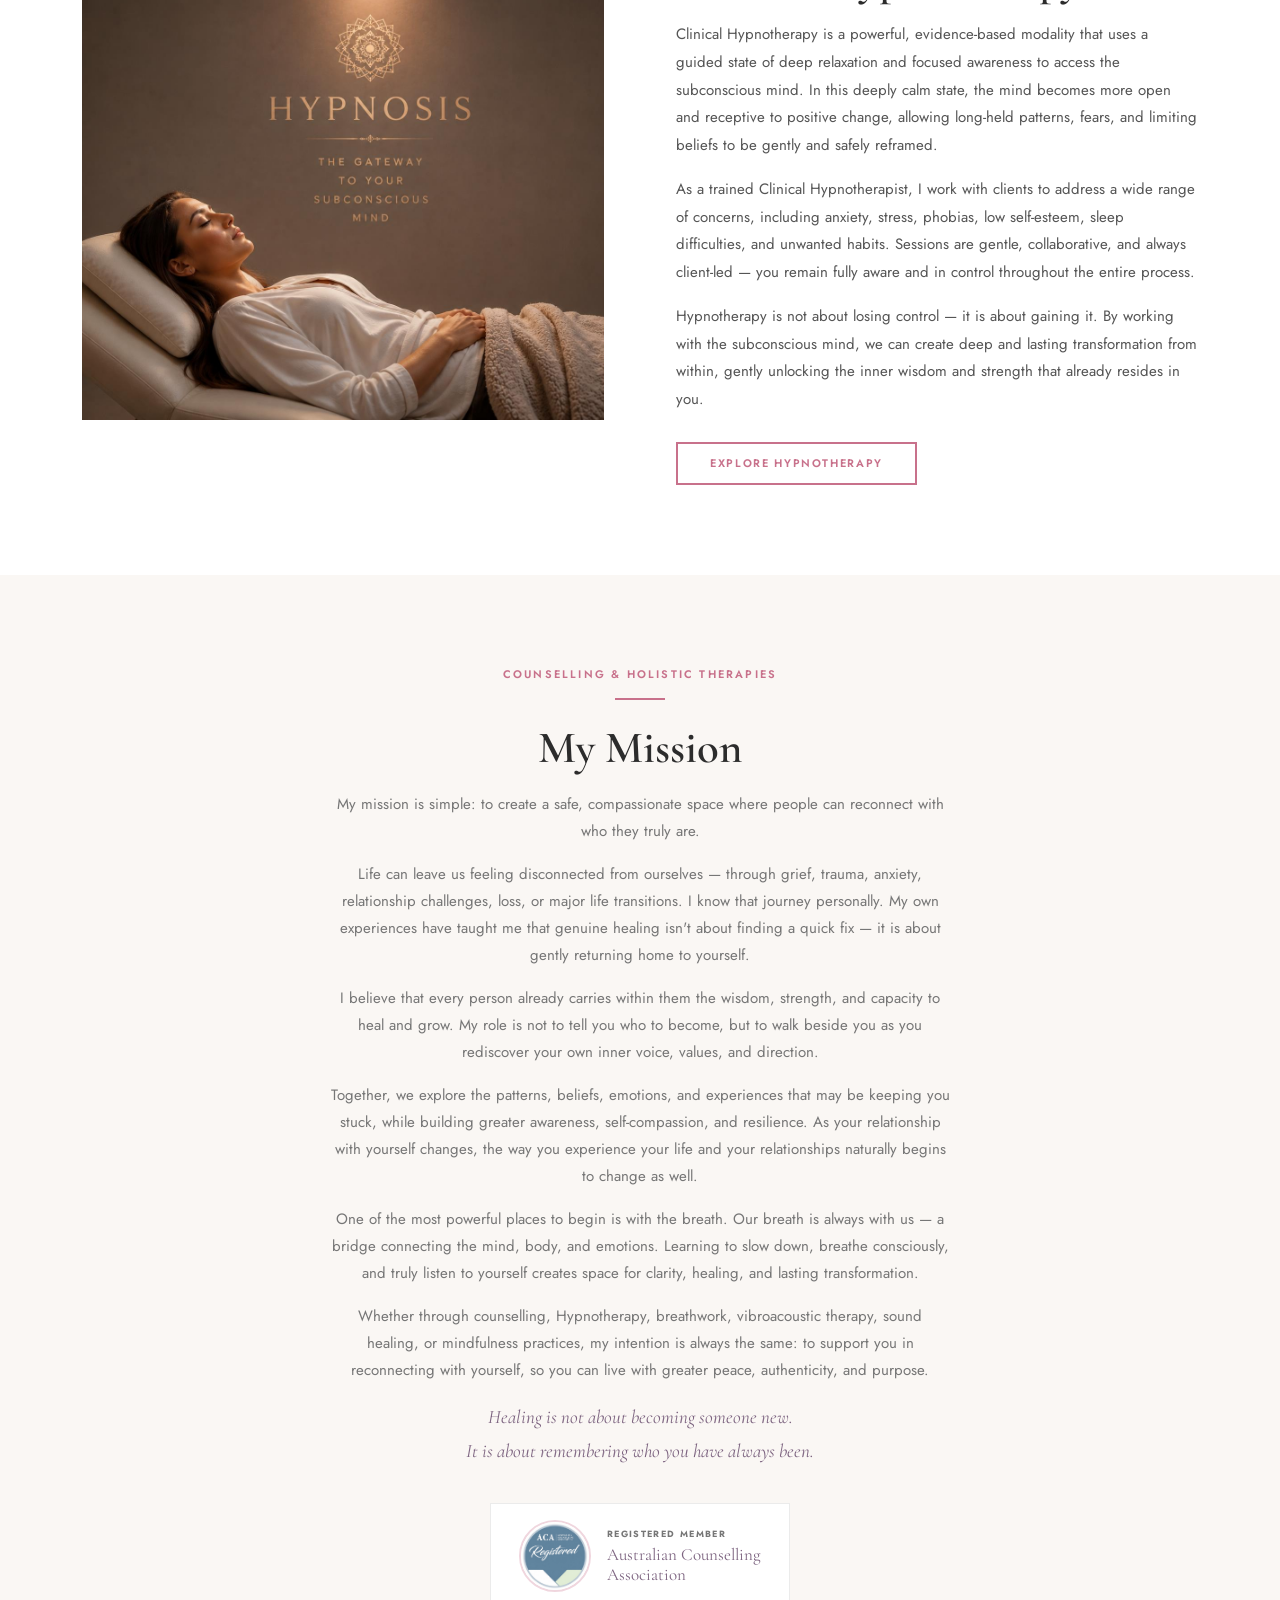
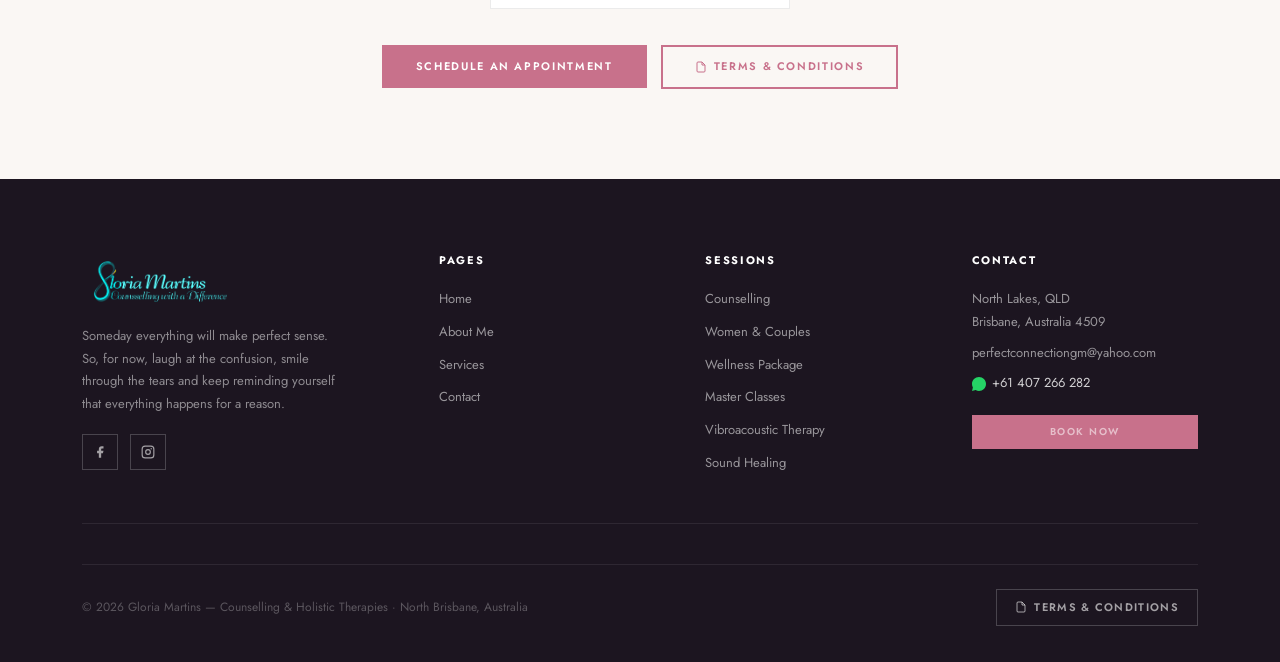
==== commit cee58fcb: "content(about): use full Mission text as supplied by client Previous edit had condensed the Mission " ====
--- a/about.html
+++ b/about.html
@@ -1,6 +1,13 @@
 <!DOCTYPE html>
 <html lang="en">
 <head>
+  <!-- Google Tag Manager -->
+  <script>(function(w,d,s,l,i){w[l]=w[l]||[];w[l].push({'gtm.start':
+  new Date().getTime(),event:'gtm.js'});var f=d.getElementsByTagName(s)[0],
+  j=d.createElement(s),dl=l!='dataLayer'?'&l='+l:'';j.async=true;j.src=
+  'https://www.googletagmanager.com/gtm.js?id='+i+dl;f.parentNode.insertBefore(j,f);
+  })(window,document,'script','dataLayer','GTM-TG5LM7HS');</script>
+  <!-- End Google Tag Manager -->
   <!-- Google tag (gtag.js) -->
   <script async src="https://www.googletagmanager.com/gtag/js?id=G-S17HPNEFYG"></script>
   <script>
@@ -39,6 +46,10 @@
   <link rel="stylesheet" href="style.css" />
 </head>
 <body>
+  <!-- Google Tag Manager (noscript) -->
+  <noscript><iframe src="https://www.googletagmanager.com/ns.html?id=GTM-TG5LM7HS"
+  height="0" width="0" style="display:none;visibility:hidden"></iframe></noscript>
+  <!-- End Google Tag Manager (noscript) -->
 
 <!-- PAGE HERO -->
 <div class="page-hero page-offset" style="height:480px;">
@@ -207,19 +218,37 @@
     <h2 class="section-title">My Mission</h2>
     <p class="lead mx-auto" style="text-align:center;margin-bottom:16px;">
       My mission is simple: to create a safe, compassionate space where people can reconnect with
-      who they truly are. Life can leave us feeling disconnected from ourselves — through grief,
-      trauma, anxiety, relationship challenges, or major life transitions. I know that journey
-      personally, and it has taught me that genuine healing isn't about finding a quick fix —
-      it's about gently returning home to yourself.
-    </p>
-    <p class="lead mx-auto" style="text-align:center;margin-bottom:16px;">
-      I believe every person already carries the wisdom, strength, and capacity to heal and grow
-      within them. My role isn't to tell you who to become, but to walk beside you as you
-      rediscover your own inner voice, values, and direction — often beginning with something as
-      simple as the breath, a bridge between mind, body, and emotion.
+      who they truly are.
+    </p>
+    <p class="lead mx-auto" style="text-align:center;margin-bottom:16px;">
+      Life can leave us feeling disconnected from ourselves — through grief, trauma, anxiety,
+      relationship challenges, loss, or major life transitions. I know that journey personally.
+      My own experiences have taught me that genuine healing isn't about finding a quick fix —
+      it is about gently returning home to yourself.
+    </p>
+    <p class="lead mx-auto" style="text-align:center;margin-bottom:16px;">
+      I believe that every person already carries within them the wisdom, strength, and capacity
+      to heal and grow. My role is not to tell you who to become, but to walk beside you as you
+      rediscover your own inner voice, values, and direction.
+    </p>
+    <p class="lead mx-auto" style="text-align:center;margin-bottom:16px;">
+      Together, we explore the patterns, beliefs, emotions, and experiences that may be keeping
+      you stuck, while building greater awareness, self-compassion, and resilience. As your
+      relationship with yourself changes, the way you experience your life and your relationships
+      naturally begins to change as well.
+    </p>
+    <p class="lead mx-auto" style="text-align:center;margin-bottom:16px;">
+      One of the most powerful places to begin is with the breath. Our breath is always with us —
+      a bridge connecting the mind, body, and emotions. Learning to slow down, breathe consciously,
+      and truly listen to yourself creates space for clarity, healing, and lasting transformation.
+    </p>
+    <p class="lead mx-auto" style="text-align:center;margin-bottom:16px;">
+      Whether through counselling, Hypnotherapy, breathwork, vibroacoustic therapy, sound healing,
+      or mindfulness practices, my intention is always the same: to support you in reconnecting
+      with yourself, so you can live with greater peace, authenticity, and purpose.
     </p>
     <p style="font-family:var(--font-serif);font-size:19px;font-style:italic;color:var(--purple);text-align:center;margin-bottom:36px;">
-      "Healing is not about becoming someone new. It is about remembering who you have always been."
+      Healing is not about becoming someone new.<br>It is about remembering who you have always been.
     </p>
 
     <!-- ACA Member trust badge -->
